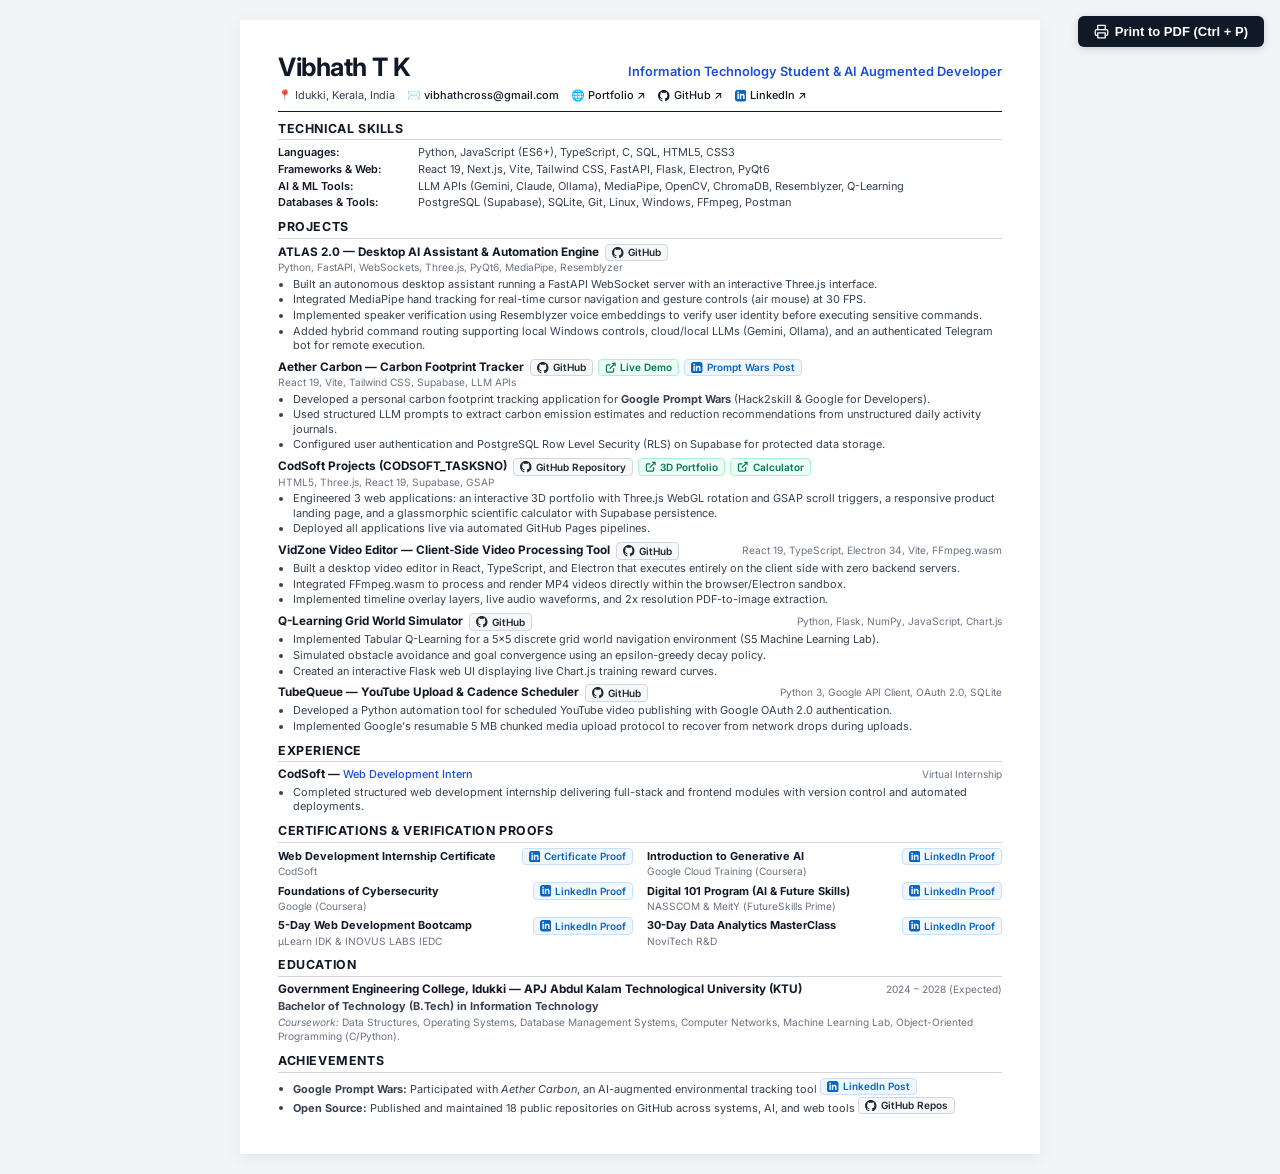
==== resume.html @ efac82d4 "Initial commit: ATLAS 2.0 autonomous desktop AI assistant" ====
<!DOCTYPE html>
<html lang="en">
<head>
  <meta charset="UTF-8">
  <meta name="viewport" content="width=device-width, initial-scale=1.0">
  <title>Vibhath T K - Resume</title>
  <link rel="preconnect" href="https://fonts.googleapis.com">
  <link rel="preconnect" href="https://fonts.gstatic.com" crossorigin>
  <link href="https://fonts.googleapis.com/css2?family=Inter:wght@400;500;600;700&display=swap" rel="stylesheet">
  <style>
    :root {
      --text-main: #111827;
      --text-muted: #374151;
      --text-light: #6b7280;
      --line: #d1d5db;
      --accent: #1d4ed8;
      --bg: #ffffff;
    }

    * {
      box-sizing: border-box;
      margin: 0;
      padding: 0;
    }

    body {
      font-family: 'Inter', -apple-system, BlinkMacSystemFont, "Segoe UI", Roboto, sans-serif;
      color: var(--text-main);
      background-color: #f3f4f6;
      font-size: 8.6pt;
      line-height: 1.36;
      -webkit-font-smoothing: antialiased;
    }

    .no-print {
      position: fixed;
      top: 16px;
      right: 16px;
      z-index: 100;
    }

    .print-btn {
      background: var(--text-main);
      color: #fff;
      border: none;
      padding: 8px 16px;
      font-size: 13px;
      font-weight: 600;
      border-radius: 6px;
      cursor: pointer;
      box-shadow: 0 2px 8px rgba(0,0,0,0.15);
      transition: background 0.15s ease;
      display: flex;
      align-items: center;
      gap: 6px;
    }

    .print-btn:hover {
      background: #000;
    }

    .resume {
      max-width: 800px;
      margin: 20px auto;
      background: var(--bg);
      padding: 30px 38px;
      box-shadow: 0 4px 16px rgba(0,0,0,0.06);
    }

    /* Header */
    header {
      margin-bottom: 9px;
      border-bottom: 1.5px solid var(--text-main);
      padding-bottom: 5px;
    }

    .header-top {
      display: flex;
      justify-content: space-between;
      align-items: baseline;
    }

    h1 {
      font-size: 19pt;
      font-weight: 700;
      letter-spacing: -0.5px;
      color: var(--text-main);
    }

    .headline {
      font-size: 9.6pt;
      font-weight: 600;
      color: var(--accent);
    }

    .contact {
      display: flex;
      flex-wrap: wrap;
      gap: 12px;
      margin-top: 4px;
      font-size: 8.2pt;
      color: var(--text-muted);
    }

    .contact a {
      color: var(--text-main);
      text-decoration: none;
      font-weight: 500;
      display: inline-flex;
      align-items: center;
      gap: 4px;
    }

    .contact a:hover {
      color: var(--accent);
      text-decoration: underline;
    }

    /* Section Styling */
    section {
      margin-bottom: 9px;
    }

    h2 {
      font-size: 9.3pt;
      font-weight: 700;
      text-transform: uppercase;
      letter-spacing: 0.6px;
      color: var(--text-main);
      border-bottom: 1px solid var(--line);
      padding-bottom: 2px;
      margin-bottom: 5px;
    }

    /* Skills Table */
    .skills-table {
      display: flex;
      flex-direction: column;
      gap: 2px;
      font-size: 8.2pt;
    }

    .skill-row {
      display: grid;
      grid-template-columns: 140px 1fr;
      line-height: 1.34;
    }

    .skill-title {
      font-weight: 600;
      color: var(--text-main);
    }

    .skill-desc {
      color: var(--text-muted);
    }

    /* Proof Badges with Logos */
    .proof-links {
      display: inline-flex;
      gap: 5px;
      margin-left: 6px;
      vertical-align: middle;
    }

    .proof-link {
      display: inline-flex;
      align-items: center;
      gap: 4px;
      font-size: 7.5pt;
      font-weight: 600;
      padding: 1.5px 6px;
      border-radius: 4px;
      text-decoration: none;
      line-height: 1.25;
      transition: all 0.15s ease;
    }

    .proof-github {
      color: #24292f;
      background: #f6f8fa;
      border: 1px solid #d0d7de;
    }
    .proof-github:hover {
      background: #eaedf0;
      border-color: #afb8c1;
    }

    .proof-linkedin {
      color: #0a66c2;
      background: #f0f7ff;
      border: 1px solid #c7e0ff;
    }
    .proof-linkedin:hover {
      background: #dbeafe;
      border-color: #93c5fd;
    }

    .proof-demo {
      color: #047857;
      background: #ecfdf5;
      border: 1px solid #a7f3d0;
    }
    .proof-demo:hover {
      background: #d1fae5;
      border-color: #6ee7b7;
    }

    .proof-icon {
      flex-shrink: 0;
      width: 11.5px;
      height: 11.5px;
    }

    /* Project Entries */
    .item {
      margin-bottom: 6.5px;
    }

    .item:last-child {
      margin-bottom: 0;
    }

    .item-header {
      display: flex;
      justify-content: space-between;
      align-items: baseline;
      flex-wrap: wrap;
    }

    .item-title-wrap {
      display: flex;
      align-items: center;
      flex-wrap: wrap;
    }

    .item-title {
      font-size: 8.8pt;
      font-weight: 700;
      color: var(--text-main);
    }

    .item-tagline {
      font-size: 8.2pt;
      font-weight: 500;
      color: var(--accent);
    }

    .item-meta {
      font-size: 7.6pt;
      color: var(--text-light);
    }

    ul {
      list-style-type: disc;
      padding-left: 15px;
      margin-top: 1.5px;
    }

    li {
      font-size: 8.2pt;
      color: var(--text-muted);
      line-height: 1.32;
      margin-bottom: 1.2px;
    }

    /* Grid for Certifications */
    .cert-list {
      display: grid;
      grid-template-columns: 1fr 1fr;
      gap: 3.5px 14px;
      font-size: 8.2pt;
    }

    .cert-item {
      display: flex;
      flex-direction: column;
    }

    .cert-item-title {
      display: flex;
      align-items: center;
      justify-content: space-between;
    }

    .cert-item strong {
      color: var(--text-main);
    }

    .cert-item span {
      color: var(--text-light);
      font-size: 7.6pt;
    }

    /* Print Setup */
    @media print {
      body {
        background: #fff;
      }

      .no-print {
        display: none !important;
      }

      .resume {
        margin: 0;
        padding: 0;
        box-shadow: none;
        max-width: 100%;
      }

      .proof-link {
        border: none;
        background: transparent;
        padding: 0;
      }

      @page {
        size: A4;
        margin: 7mm 11mm;
      }
    }
  </style>
</head>
<body>

  <div class="no-print">
    <button class="print-btn" onclick="window.print()">
      <svg width="15" height="15" viewBox="0 0 24 24" fill="none" stroke="currentColor" stroke-width="2" stroke-linecap="round" stroke-linejoin="round">
        <polyline points="6 9 6 2 18 2 18 9"></polyline>
        <path d="M6 18H4a2 2 0 0 1-2-2v-5a2 2 0 0 1 2-2h16a2 2 0 0 1 2 2v5a2 2 0 0 1-2 2h-2"></path>
        <rect x="6" y="14" width="12" height="8"></rect>
      </svg>
      Print to PDF (Ctrl + P)
    </button>
  </div>

  <div class="resume">
    <!-- Header -->
    <header>
      <div class="header-top">
        <h1>Vibhath T K</h1>
        <div class="headline">Information Technology Student & AI Augmented Developer</div>
      </div>
      <div class="contact">
        <span>📍 Idukki, Kerala, India</span>
        <span>✉️ <a href="mailto:vibhathcross@gmail.com">vibhathcross@gmail.com</a></span>
        <span>🌐 <a href="https://vibhathcross.github.io/Portfolio/" target="_blank">Portfolio ↗</a></span>
        <span>
          <a href="https://github.com/Vibhathcross" target="_blank">
            <svg class="proof-icon" viewBox="0 0 24 24" fill="currentColor"><path d="M12 0C5.37 0 0 5.37 0 12c0 5.31 3.435 9.795 8.205 11.385.6.105.825-.255.825-.57 0-.285-.015-1.23-.015-2.235-3.015.555-3.795-.735-4.035-1.41-.135-.345-.72-1.41-1.23-1.695-.42-.225-1.02-.78-.015-.795.945-.015 1.62.87 1.845 1.23 1.08 1.815 2.805 1.305 3.495.99.105-.78.42-1.305.765-1.605-2.67-.3-5.46-1.335-5.46-5.925 0-1.305.465-2.385 1.23-3.225-.12-.3-.54-1.53.12-3.18 0 0 1.005-.315 3.3 1.23.96-.27 1.98-.405 3-.405s2.04.135 3 .405c2.295-1.56 3.3-1.23 3.3-1.23.66 1.65.24 2.88.12 3.18.765.84 1.23 1.905 1.23 3.225 0 4.605-2.805 5.625-5.475 5.925.435.375.81 1.095.81 2.22 0 1.605-.015 2.895-.015 3.3 0 .315.225.69.825.57A12.02 12.02 0 0024 12c0-6.63-5.37-12-12-12z"/></svg>
            GitHub ↗
          </a>
        </span>
        <span>
          <a href="https://www.linkedin.com/in/vibhath-t-k-360b2525a/" target="_blank">
            <svg class="proof-icon" viewBox="0 0 24 24" fill="#0a66c2"><path d="M19 0h-14c-2.761 0-5 2.239-5 5v14c0 2.761 2.239 5 5 5h14c2.762 0 5-2.239 5-5v-14c0-2.761-2.238-5-5-5zm-11 19h-3v-11h3v11zm-1.5-12.268c-.966 0-1.75-.79-1.75-1.764s.784-1.764 1.75-1.764 1.75.79 1.75 1.764-.783 1.764-1.75 1.764zm13.5 12.268h-3v-5.604c0-3.368-4-3.113-4 0v5.604h-3v-11h3v1.765c1.396-2.586 7-2.777 7 2.476v6.759z"/></svg>
            LinkedIn ↗
          </a>
        </span>
      </div>
    </header>

    <!-- Technical Skills -->
    <section>
      <h2>Technical Skills</h2>
      <div class="skills-table">
        <div class="skill-row">
          <span class="skill-title">Languages:</span>
          <span class="skill-desc">Python, JavaScript (ES6+), TypeScript, C, SQL, HTML5, CSS3</span>
        </div>
        <div class="skill-row">
          <span class="skill-title">Frameworks & Web:</span>
          <span class="skill-desc">React 19, Next.js, Vite, Tailwind CSS, FastAPI, Flask, Electron, PyQt6</span>
        </div>
        <div class="skill-row">
          <span class="skill-title">AI & ML Tools:</span>
          <span class="skill-desc">LLM APIs (Gemini, Claude, Ollama), MediaPipe, OpenCV, ChromaDB, Resemblyzer, Q-Learning</span>
        </div>
        <div class="skill-row">
          <span class="skill-title">Databases & Tools:</span>
          <span class="skill-desc">PostgreSQL (Supabase), SQLite, Git, Linux, Windows, FFmpeg, Postman</span>
        </div>
      </div>
    </section>

    <!-- Projects -->
    <section>
      <h2>Projects</h2>

      <!-- ATLAS 2.0 -->
      <div class="item">
        <div class="item-header">
          <div class="item-title-wrap">
            <span class="item-title">ATLAS 2.0 — Desktop AI Assistant & Automation Engine</span>
            <div class="proof-links">
              <a class="proof-link proof-github" href="https://github.com/Vibhathcross/Atlas-os-assistant" target="_blank">
                <svg class="proof-icon" viewBox="0 0 24 24" fill="currentColor"><path d="M12 0C5.37 0 0 5.37 0 12c0 5.31 3.435 9.795 8.205 11.385.6.105.825-.255.825-.57 0-.285-.015-1.23-.015-2.235-3.015.555-3.795-.735-4.035-1.41-.135-.345-.72-1.41-1.23-1.695-.42-.225-1.02-.78-.015-.795.945-.015 1.62.87 1.845 1.23 1.08 1.815 2.805 1.305 3.495.99.105-.78.42-1.305.765-1.605-2.67-.3-5.46-1.335-5.46-5.925 0-1.305.465-2.385 1.23-3.225-.12-.3-.54-1.53.12-3.18 0 0 1.005-.315 3.3 1.23.96-.27 1.98-.405 3-.405s2.04.135 3 .405c2.295-1.56 3.3-1.23 3.3-1.23.66 1.65.24 2.88.12 3.18.765.84 1.23 1.905 1.23 3.225 0 4.605-2.805 5.625-5.475 5.925.435.375.81 1.095.81 2.22 0 1.605-.015 2.895-.015 3.3 0 .315.225.69.825.57A12.02 12.02 0 0024 12c0-6.63-5.37-12-12-12z"/></svg>
                GitHub
              </a>
            </div>
          </div>
          <span class="item-meta">Python, FastAPI, WebSockets, Three.js, PyQt6, MediaPipe, Resemblyzer</span>
        </div>
        <ul>
          <li>Built an autonomous desktop assistant running a FastAPI WebSocket server with an interactive Three.js interface.</li>
          <li>Integrated MediaPipe hand tracking for real-time cursor navigation and gesture controls (air mouse) at 30 FPS.</li>
          <li>Implemented speaker verification using Resemblyzer voice embeddings to verify user identity before executing sensitive commands.</li>
          <li>Added hybrid command routing supporting local Windows controls, cloud/local LLMs (Gemini, Ollama), and an authenticated Telegram bot for remote execution.</li>
        </ul>
      </div>

      <!-- Aether Carbon -->
      <div class="item">
        <div class="item-header">
          <div class="item-title-wrap">
            <span class="item-title">Aether Carbon — Carbon Footprint Tracker</span>
            <div class="proof-links">
              <a class="proof-link proof-github" href="https://github.com/Vibhathcross/unified-carbon-data" target="_blank">
                <svg class="proof-icon" viewBox="0 0 24 24" fill="currentColor"><path d="M12 0C5.37 0 0 5.37 0 12c0 5.31 3.435 9.795 8.205 11.385.6.105.825-.255.825-.57 0-.285-.015-1.23-.015-2.235-3.015.555-3.795-.735-4.035-1.41-.135-.345-.72-1.41-1.23-1.695-.42-.225-1.02-.78-.015-.795.945-.015 1.62.87 1.845 1.23 1.08 1.815 2.805 1.305 3.495.99.105-.78.42-1.305.765-1.605-2.67-.3-5.46-1.335-5.46-5.925 0-1.305.465-2.385 1.23-3.225-.12-.3-.54-1.53.12-3.18 0 0 1.005-.315 3.3 1.23.96-.27 1.98-.405 3-.405s2.04.135 3 .405c2.295-1.56 3.3-1.23 3.3-1.23.66 1.65.24 2.88.12 3.18.765.84 1.23 1.905 1.23 3.225 0 4.605-2.805 5.625-5.475 5.925.435.375.81 1.095.81 2.22 0 1.605-.015 2.895-.015 3.3 0 .315.225.69.825.57A12.02 12.02 0 0024 12c0-6.63-5.37-12-12-12z"/></svg>
                GitHub
              </a>
              <a class="proof-link proof-demo" href="https://vibhathcross.github.io/unified-carbon-data/" target="_blank">
                <svg class="proof-icon" viewBox="0 0 24 24" fill="none" stroke="currentColor" stroke-width="2.5"><path d="M18 13v6a2 2 0 0 1-2 2H5a2 2 0 0 1-2-2V8a2 2 0 0 1 2-2h6"></path><polyline points="15 3 21 3 21 9"></polyline><line x1="10" y1="14" x2="21" y2="3"></line></svg>
                Live Demo
              </a>
              <a class="proof-link proof-linkedin" href="https://www.linkedin.com/posts/vibhath-t-k-360b2525a_promptwars-hack2skill-googlefordevelopers-ugcPost-7474357143165390848-TXll/" target="_blank">
                <svg class="proof-icon" viewBox="0 0 24 24" fill="#0a66c2"><path d="M19 0h-14c-2.761 0-5 2.239-5 5v14c0 2.761 2.239 5 5 5h14c2.762 0 5-2.239 5-5v-14c0-2.761-2.238-5-5-5zm-11 19h-3v-11h3v11zm-1.5-12.268c-.966 0-1.75-.79-1.75-1.764s.784-1.764 1.75-1.764 1.75.79 1.75 1.764-.783 1.764-1.75 1.764zm13.5 12.268h-3v-5.604c0-3.368-4-3.113-4 0v5.604h-3v-11h3v1.765c1.396-2.586 7-2.777 7 2.476v6.759z"/></svg>
                Prompt Wars Post
              </a>
            </div>
          </div>
          <span class="item-meta">React 19, Vite, Tailwind CSS, Supabase, LLM APIs</span>
        </div>
        <ul>
          <li>Developed a personal carbon footprint tracking application for <strong>Google Prompt Wars</strong> (Hack2skill & Google for Developers).</li>
          <li>Used structured LLM prompts to extract carbon emission estimates and reduction recommendations from unstructured daily activity journals.</li>
          <li>Configured user authentication and PostgreSQL Row Level Security (RLS) on Supabase for protected data storage.</li>
        </ul>
      </div>

      <!-- CodSoft Projects (CODSOFT_TASKSNO) -->
      <div class="item">
        <div class="item-header">
          <div class="item-title-wrap">
            <span class="item-title">CodSoft Projects (CODSOFT_TASKSNO)</span>
            <div class="proof-links">
              <a class="proof-link proof-github" href="https://github.com/Vibhathcross/CODSOFT_TASKSNO" target="_blank">
                <svg class="proof-icon" viewBox="0 0 24 24" fill="currentColor"><path d="M12 0C5.37 0 0 5.37 0 12c0 5.31 3.435 9.795 8.205 11.385.6.105.825-.255.825-.57 0-.285-.015-1.23-.015-2.235-3.015.555-3.795-.735-4.035-1.41-.135-.345-.72-1.41-1.23-1.695-.42-.225-1.02-.78-.015-.795.945-.015 1.62.87 1.845 1.23 1.08 1.815 2.805 1.305 3.495.99.105-.78.42-1.305.765-1.605-2.67-.3-5.46-1.335-5.46-5.925 0-1.305.465-2.385 1.23-3.225-.12-.3-.54-1.53.12-3.18 0 0 1.005-.315 3.3 1.23.96-.27 1.98-.405 3-.405s2.04.135 3 .405c2.295-1.56 3.3-1.23 3.3-1.23.66 1.65.24 2.88.12 3.18.765.84 1.23 1.905 1.23 3.225 0 4.605-2.805 5.625-5.475 5.925.435.375.81 1.095.81 2.22 0 1.605-.015 2.895-.015 3.3 0 .315.225.69.825.57A12.02 12.02 0 0024 12c0-6.63-5.37-12-12-12z"/></svg>
                GitHub Repository
              </a>
              <a class="proof-link proof-demo" href="https://vibhathcross.github.io/CODSOFT_TASKSNO/" target="_blank">
                <svg class="proof-icon" viewBox="0 0 24 24" fill="none" stroke="currentColor" stroke-width="2.5"><path d="M18 13v6a2 2 0 0 1-2 2H5a2 2 0 0 1-2-2V8a2 2 0 0 1 2-2h6"></path><polyline points="15 3 21 3 21 9"></polyline><line x1="10" y1="14" x2="21" y2="3"></line></svg>
                3D Portfolio
              </a>
              <a class="proof-link proof-demo" href="https://vibhathcross.github.io/CODSOFT_TASKSNO/calculator/" target="_blank">
                <svg class="proof-icon" viewBox="0 0 24 24" fill="none" stroke="currentColor" stroke-width="2.5"><path d="M18 13v6a2 2 0 0 1-2 2H5a2 2 0 0 1-2-2V8a2 2 0 0 1 2-2h6"></path><polyline points="15 3 21 3 21 9"></polyline><line x1="10" y1="14" x2="21" y2="3"></line></svg>
                Calculator
              </a>
            </div>
          </div>
          <span class="item-meta">HTML5, Three.js, React 19, Supabase, GSAP</span>
        </div>
        <ul>
          <li>Engineered 3 web applications: an interactive 3D portfolio with Three.js WebGL rotation and GSAP scroll triggers, a responsive product landing page, and a glassmorphic scientific calculator with Supabase persistence.</li>
          <li>Deployed all applications live via automated GitHub Pages pipelines.</li>
        </ul>
      </div>

      <!-- VidZone Video Editor -->
      <div class="item">
        <div class="item-header">
          <div class="item-title-wrap">
            <span class="item-title">VidZone Video Editor — Client-Side Video Processing Tool</span>
            <div class="proof-links">
              <a class="proof-link proof-github" href="https://github.com/Vibhathcross/VidZone-Video-Editor" target="_blank">
                <svg class="proof-icon" viewBox="0 0 24 24" fill="currentColor"><path d="M12 0C5.37 0 0 5.37 0 12c0 5.31 3.435 9.795 8.205 11.385.6.105.825-.255.825-.57 0-.285-.015-1.23-.015-2.235-3.015.555-3.795-.735-4.035-1.41-.135-.345-.72-1.41-1.23-1.695-.42-.225-1.02-.78-.015-.795.945-.015 1.62.87 1.845 1.23 1.08 1.815 2.805 1.305 3.495.99.105-.78.42-1.305.765-1.605-2.67-.3-5.46-1.335-5.46-5.925 0-1.305.465-2.385 1.23-3.225-.12-.3-.54-1.53.12-3.18 0 0 1.005-.315 3.3 1.23.96-.27 1.98-.405 3-.405s2.04.135 3 .405c2.295-1.56 3.3-1.23 3.3-1.23.66 1.65.24 2.88.12 3.18.765.84 1.23 1.905 1.23 3.225 0 4.605-2.805 5.625-5.475 5.925.435.375.81 1.095.81 2.22 0 1.605-.015 2.895-.015 3.3 0 .315.225.69.825.57A12.02 12.02 0 0024 12c0-6.63-5.37-12-12-12z"/></svg>
                GitHub
              </a>
            </div>
          </div>
          <span class="item-meta">React 19, TypeScript, Electron 34, Vite, FFmpeg.wasm</span>
        </div>
        <ul>
          <li>Built a desktop video editor in React, TypeScript, and Electron that executes entirely on the client side with zero backend servers.</li>
          <li>Integrated FFmpeg.wasm to process and render MP4 videos directly within the browser/Electron sandbox.</li>
          <li>Implemented timeline overlay layers, live audio waveforms, and 2x resolution PDF-to-image extraction.</li>
        </ul>
      </div>

      <!-- Q-Learning Grid World Simulator -->
      <div class="item">
        <div class="item-header">
          <div class="item-title-wrap">
            <span class="item-title">Q-Learning Grid World Simulator</span>
            <div class="proof-links">
              <a class="proof-link proof-github" href="https://github.com/Vibhathcross/Q-learning-Game" target="_blank">
                <svg class="proof-icon" viewBox="0 0 24 24" fill="currentColor"><path d="M12 0C5.37 0 0 5.37 0 12c0 5.31 3.435 9.795 8.205 11.385.6.105.825-.255.825-.57 0-.285-.015-1.23-.015-2.235-3.015.555-3.795-.735-4.035-1.41-.135-.345-.72-1.41-1.23-1.695-.42-.225-1.02-.78-.015-.795.945-.015 1.62.87 1.845 1.23 1.08 1.815 2.805 1.305 3.495.99.105-.78.42-1.305.765-1.605-2.67-.3-5.46-1.335-5.46-5.925 0-1.305.465-2.385 1.23-3.225-.12-.3-.54-1.53.12-3.18 0 0 1.005-.315 3.3 1.23.96-.27 1.98-.405 3-.405s2.04.135 3 .405c2.295-1.56 3.3-1.23 3.3-1.23.66 1.65.24 2.88.12 3.18.765.84 1.23 1.905 1.23 3.225 0 4.605-2.805 5.625-5.475 5.925.435.375.81 1.095.81 2.22 0 1.605-.015 2.895-.015 3.3 0 .315.225.69.825.57A12.02 12.02 0 0024 12c0-6.63-5.37-12-12-12z"/></svg>
                GitHub
              </a>
            </div>
          </div>
          <span class="item-meta">Python, Flask, NumPy, JavaScript, Chart.js</span>
        </div>
        <ul>
          <li>Implemented Tabular Q-Learning for a 5×5 discrete grid world navigation environment (S5 Machine Learning Lab).</li>
          <li>Simulated obstacle avoidance and goal convergence using an epsilon-greedy decay policy.</li>
          <li>Created an interactive Flask web UI displaying live Chart.js training reward curves.</li>
        </ul>
      </div>

      <!-- TubeQueue -->
      <div class="item">
        <div class="item-header">
          <div class="item-title-wrap">
            <span class="item-title">TubeQueue — YouTube Upload & Cadence Scheduler</span>
            <div class="proof-links">
              <a class="proof-link proof-github" href="https://github.com/Vibhathcross/TubeQueue" target="_blank">
                <svg class="proof-icon" viewBox="0 0 24 24" fill="currentColor"><path d="M12 0C5.37 0 0 5.37 0 12c0 5.31 3.435 9.795 8.205 11.385.6.105.825-.255.825-.57 0-.285-.015-1.23-.015-2.235-3.015.555-3.795-.735-4.035-1.41-.135-.345-.72-1.41-1.23-1.695-.42-.225-1.02-.78-.015-.795.945-.015 1.62.87 1.845 1.23 1.08 1.815 2.805 1.305 3.495.99.105-.78.42-1.305.765-1.605-2.67-.3-5.46-1.335-5.46-5.925 0-1.305.465-2.385 1.23-3.225-.12-.3-.54-1.53.12-3.18 0 0 1.005-.315 3.3 1.23.96-.27 1.98-.405 3-.405s2.04.135 3 .405c2.295-1.56 3.3-1.23 3.3-1.23.66 1.65.24 2.88.12 3.18.765.84 1.23 1.905 1.23 3.225 0 4.605-2.805 5.625-5.475 5.925.435.375.81 1.095.81 2.22 0 1.605-.015 2.895-.015 3.3 0 .315.225.69.825.57A12.02 12.02 0 0024 12c0-6.63-5.37-12-12-12z"/></svg>
                GitHub
              </a>
            </div>
          </div>
          <span class="item-meta">Python 3, Google API Client, OAuth 2.0, SQLite</span>
        </div>
        <ul>
          <li>Developed a Python automation tool for scheduled YouTube video publishing with Google OAuth 2.0 authentication.</li>
          <li>Implemented Google's resumable 5 MB chunked media upload protocol to recover from network drops during uploads.</li>
        </ul>
      </div>
    </section>

    <!-- Experience -->
    <section>
      <h2>Experience</h2>
      <div class="item">
        <div class="item-header">
          <div class="item-title-wrap">
            <span class="item-title">CodSoft — <span class="item-tagline">Web Development Intern</span></span>
          </div>
          <span class="item-meta">Virtual Internship</span>
        </div>
        <ul>
          <li>Completed structured web development internship delivering full-stack and frontend modules with version control and automated deployments.</li>
        </ul>
      </div>
    </section>

    <!-- Licenses & Certifications with Direct LinkedIn Proofs -->
    <section>
      <h2>Certifications & Verification Proofs</h2>
      <div class="cert-list">
        <div class="cert-item">
          <div class="cert-item-title">
            <strong>Web Development Internship Certificate</strong>
            <a class="proof-link proof-linkedin" href="https://www.linkedin.com/in/vibhath-t-k-360b2525a/details/certifications/" target="_blank">
              <svg class="proof-icon" viewBox="0 0 24 24" fill="#0a66c2"><path d="M19 0h-14c-2.761 0-5 2.239-5 5v14c0 2.761 2.239 5 5 5h14c2.762 0 5-2.239 5-5v-14c0-2.761-2.238-5-5-5zm-11 19h-3v-11h3v11zm-1.5-12.268c-.966 0-1.75-.79-1.75-1.764s.784-1.764 1.75-1.764 1.75.79 1.75 1.764-.783 1.764-1.75 1.764zm13.5 12.268h-3v-5.604c0-3.368-4-3.113-4 0v5.604h-3v-11h3v1.765c1.396-2.586 7-2.777 7 2.476v6.759z"/></svg>
              Certificate Proof
            </a>
          </div>
          <span>CodSoft</span>
        </div>
        <div class="cert-item">
          <div class="cert-item-title">
            <strong>Introduction to Generative AI</strong>
            <a class="proof-link proof-linkedin" href="https://www.linkedin.com/posts/vibhath-t-k-360b2525a_my-introduction-to-generative-ai-certification-ugcPost-7476479473157185537-pwDC/" target="_blank">
              <svg class="proof-icon" viewBox="0 0 24 24" fill="#0a66c2"><path d="M19 0h-14c-2.761 0-5 2.239-5 5v14c0 2.761 2.239 5 5 5h14c2.762 0 5-2.239 5-5v-14c0-2.761-2.238-5-5-5zm-11 19h-3v-11h3v11zm-1.5-12.268c-.966 0-1.75-.79-1.75-1.764s.784-1.764 1.75-1.764 1.75.79 1.75 1.764-.783 1.764-1.75 1.764zm13.5 12.268h-3v-5.604c0-3.368-4-3.113-4 0v5.604h-3v-11h3v1.765c1.396-2.586 7-2.777 7 2.476v6.759z"/></svg>
              LinkedIn Proof
            </a>
          </div>
          <span>Google Cloud Training (Coursera)</span>
        </div>
        <div class="cert-item">
          <div class="cert-item-title">
            <strong>Foundations of Cybersecurity</strong>
            <a class="proof-link proof-linkedin" href="https://www.linkedin.com/posts/vibhath-t-k-360b2525a_completed-google-foundations-of-cybersecurity-ugcPost-7431922421286256640-B2QM/" target="_blank">
              <svg class="proof-icon" viewBox="0 0 24 24" fill="#0a66c2"><path d="M19 0h-14c-2.761 0-5 2.239-5 5v14c0 2.761 2.239 5 5 5h14c2.762 0 5-2.239 5-5v-14c0-2.761-2.238-5-5-5zm-11 19h-3v-11h3v11zm-1.5-12.268c-.966 0-1.75-.79-1.75-1.764s.784-1.764 1.75-1.764 1.75.79 1.75 1.764-.783 1.764-1.75 1.764zm13.5 12.268h-3v-5.604c0-3.368-4-3.113-4 0v5.604h-3v-11h3v1.765c1.396-2.586 7-2.777 7 2.476v6.759z"/></svg>
              LinkedIn Proof
            </a>
          </div>
          <span>Google (Coursera)</span>
        </div>
        <div class="cert-item">
          <div class="cert-item-title">
            <strong>Digital 101 Program (AI & Future Skills)</strong>
            <a class="proof-link proof-linkedin" href="https://www.linkedin.com/posts/vibhath-t-k-360b2525a_futureskillsprime-digital101-ai-share-7347297810418962436-L3p5/" target="_blank">
              <svg class="proof-icon" viewBox="0 0 24 24" fill="#0a66c2"><path d="M19 0h-14c-2.761 0-5 2.239-5 5v14c0 2.761 2.239 5 5 5h14c2.762 0 5-2.239 5-5v-14c0-2.761-2.238-5-5-5zm-11 19h-3v-11h3v11zm-1.5-12.268c-.966 0-1.75-.79-1.75-1.764s.784-1.764 1.75-1.764 1.75.79 1.75 1.764-.783 1.764-1.75 1.764zm13.5 12.268h-3v-5.604c0-3.368-4-3.113-4 0v5.604h-3v-11h3v1.765c1.396-2.586 7-2.777 7 2.476v6.759z"/></svg>
              LinkedIn Proof
            </a>
          </div>
          <span>NASSCOM & MeitY (FutureSkills Prime)</span>
        </div>
        <div class="cert-item">
          <div class="cert-item-title">
            <strong>5-Day Web Development Bootcamp</strong>
            <a class="proof-link proof-linkedin" href="https://www.linkedin.com/posts/vibhath-t-k-360b2525a_the-certificate-is-a-certificate-of-completion-ugcPost-7477941498307592193-kSFt/" target="_blank">
              <svg class="proof-icon" viewBox="0 0 24 24" fill="#0a66c2"><path d="M19 0h-14c-2.761 0-5 2.239-5 5v14c0 2.761 2.239 5 5 5h14c2.762 0 5-2.239 5-5v-14c0-2.761-2.238-5-5-5zm-11 19h-3v-11h3v11zm-1.5-12.268c-.966 0-1.75-.79-1.75-1.764s.784-1.764 1.75-1.764 1.75.79 1.75 1.764-.783 1.764-1.75 1.764zm13.5 12.268h-3v-5.604c0-3.368-4-3.113-4 0v5.604h-3v-11h3v1.765c1.396-2.586 7-2.777 7 2.476v6.759z"/></svg>
              LinkedIn Proof
            </a>
          </div>
          <span>µLearn IDK & INOVUS LABS IEDC</span>
        </div>
        <div class="cert-item">
          <div class="cert-item-title">
            <strong>30-Day Data Analytics MasterClass</strong>
            <a class="proof-link proof-linkedin" href="https://www.linkedin.com/posts/vibhath-t-k-360b2525a_dataanalytics-certification-continuouslearning-share-7351878488020176897-5S1P/" target="_blank">
              <svg class="proof-icon" viewBox="0 0 24 24" fill="#0a66c2"><path d="M19 0h-14c-2.761 0-5 2.239-5 5v14c0 2.761 2.239 5 5 5h14c2.762 0 5-2.239 5-5v-14c0-2.761-2.238-5-5-5zm-11 19h-3v-11h3v11zm-1.5-12.268c-.966 0-1.75-.79-1.75-1.764s.784-1.764 1.75-1.764 1.75.79 1.75 1.764-.783 1.764-1.75 1.764zm13.5 12.268h-3v-5.604c0-3.368-4-3.113-4 0v5.604h-3v-11h3v1.765c1.396-2.586 7-2.777 7 2.476v6.759z"/></svg>
              LinkedIn Proof
            </a>
          </div>
          <span>NoviTech R&D</span>
        </div>
      </div>
    </section>

    <!-- Education -->
    <section>
      <h2>Education</h2>
      <div class="item">
        <div class="item-header">
          <span class="item-title">Government Engineering College, Idukki — APJ Abdul Kalam Technological University (KTU)</span>
          <span class="item-meta">2024 – 2028 (Expected)</span>
        </div>
        <div style="font-size: 8.2pt; color: var(--text-muted); margin-top: 1px;">
          <strong>Bachelor of Technology (B.Tech) in Information Technology</strong>
        </div>
        <div style="font-size: 7.6pt; color: var(--text-light); margin-top: 2px;">
          <em>Coursework:</em> Data Structures, Operating Systems, Database Management Systems, Computer Networks, Machine Learning Lab, Object-Oriented Programming (C/Python).
        </div>
      </div>
    </section>

    <!-- Achievements -->
    <section>
      <h2>Achievements</h2>
      <ul>
        <li>
          <strong>Google Prompt Wars:</strong> Participated with <em>Aether Carbon</em>, an AI-augmented environmental tracking tool
          <a class="proof-link proof-linkedin" href="https://www.linkedin.com/posts/vibhath-t-k-360b2525a_promptwars-hack2skill-googlefordevelopers-ugcPost-7474357143165390848-TXll/" target="_blank">
            <svg class="proof-icon" viewBox="0 0 24 24" fill="#0a66c2"><path d="M19 0h-14c-2.761 0-5 2.239-5 5v14c0 2.761 2.239 5 5 5h14c2.762 0 5-2.239 5-5v-14c0-2.761-2.238-5-5-5zm-11 19h-3v-11h3v11zm-1.5-12.268c-.966 0-1.75-.79-1.75-1.764s.784-1.764 1.75-1.764 1.75.79 1.75 1.764-.783 1.764-1.75 1.764zm13.5 12.268h-3v-5.604c0-3.368-4-3.113-4 0v5.604h-3v-11h3v1.765c1.396-2.586 7-2.777 7 2.476v6.759z"/></svg>
            LinkedIn Post
          </a>
        </li>
        <li>
          <strong>Open Source:</strong> Published and maintained 18 public repositories on GitHub across systems, AI, and web tools
          <a class="proof-link proof-github" href="https://github.com/Vibhathcross" target="_blank">
            <svg class="proof-icon" viewBox="0 0 24 24" fill="currentColor"><path d="M12 0C5.37 0 0 5.37 0 12c0 5.31 3.435 9.795 8.205 11.385.6.105.825-.255.825-.57 0-.285-.015-1.23-.015-2.235-3.015.555-3.795-.735-4.035-1.41-.135-.345-.72-1.41-1.23-1.695-.42-.225-1.02-.78-.015-.795.945-.015 1.62.87 1.845 1.23 1.08 1.815 2.805 1.305 3.495.99.105-.78.42-1.305.765-1.605-2.67-.3-5.46-1.335-5.46-5.925 0-1.305.465-2.385 1.23-3.225-.12-.3-.54-1.53.12-3.18 0 0 1.005-.315 3.3 1.23.96-.27 1.98-.405 3-.405s2.04.135 3 .405c2.295-1.56 3.3-1.23 3.3-1.23.66 1.65.24 2.88.12 3.18.765.84 1.23 1.905 1.23 3.225 0 4.605-2.805 5.625-5.475 5.925.435.375.81 1.095.81 2.22 0 1.605-.015 2.895-.015 3.3 0 .315.225.69.825.57A12.02 12.02 0 0024 12c0-6.63-5.37-12-12-12z"/></svg>
            GitHub Repos
          </a>
        </li>
      </ul>
    </section>
  </div>

</body>
</html>
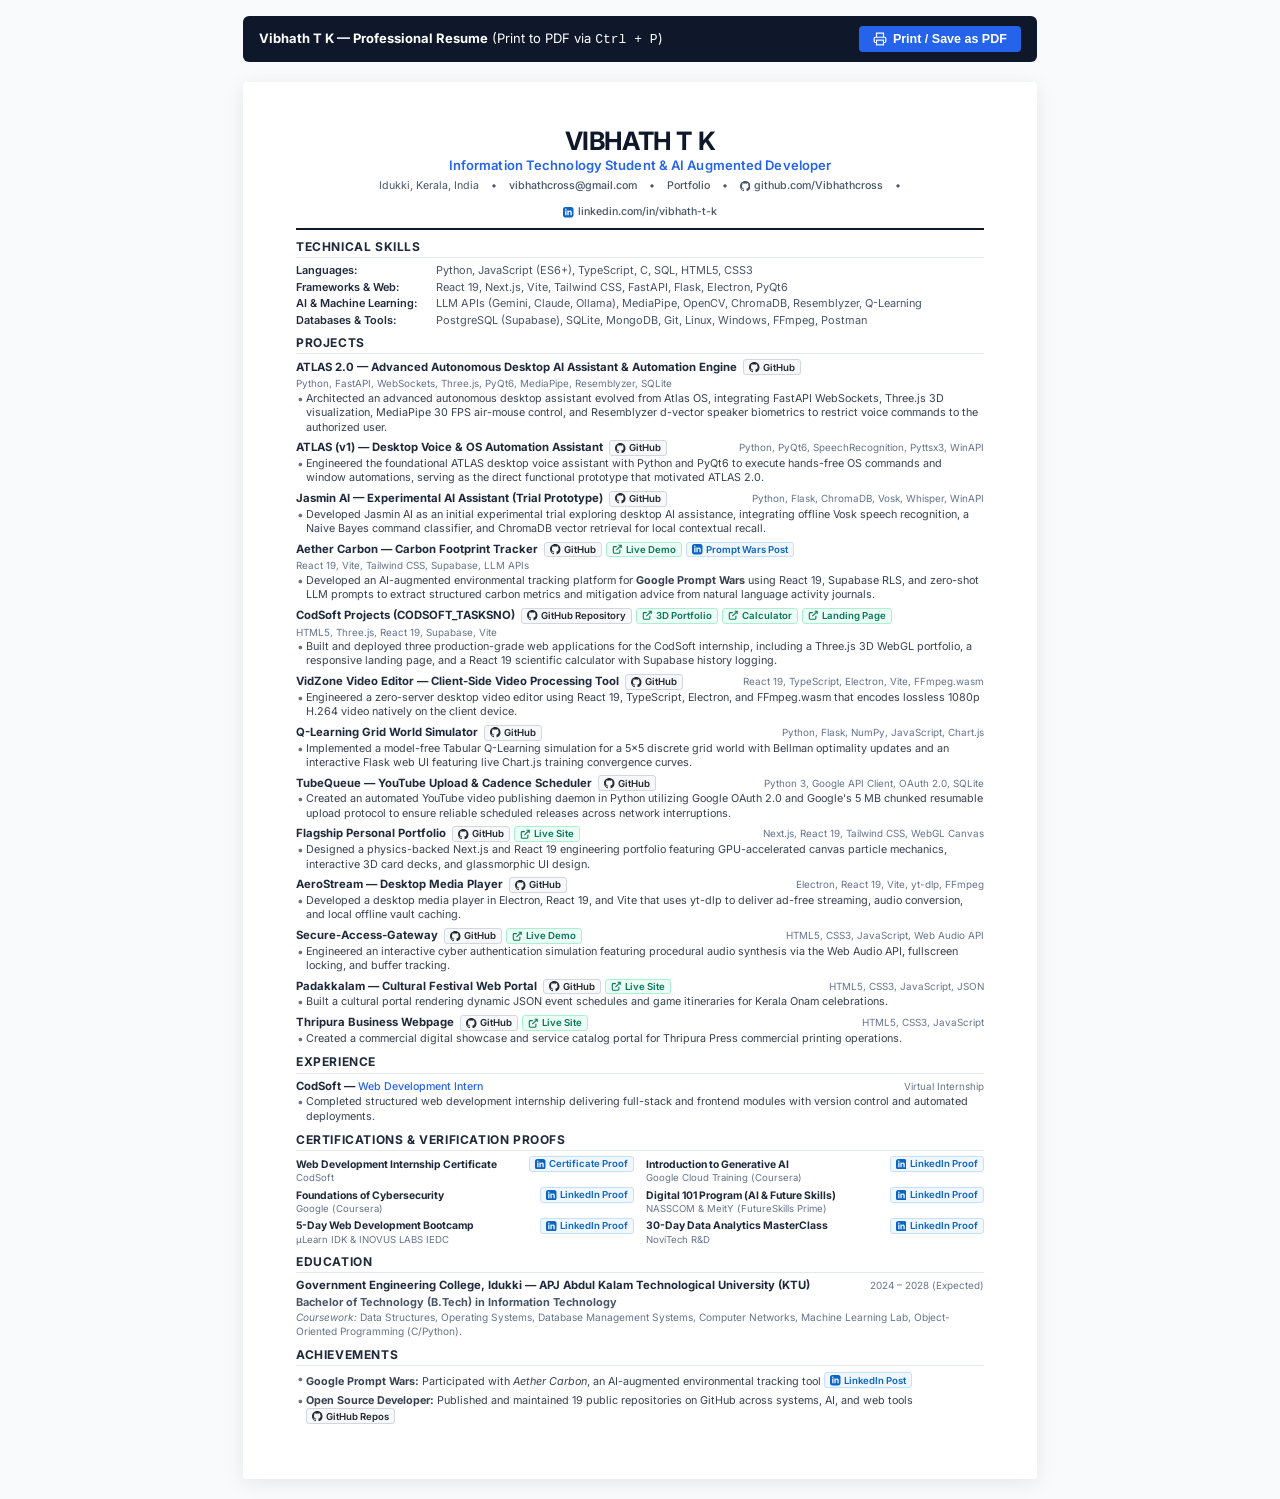
==== commit f51c3faa: "docs: update resume with curated AI developer projects and ATLAS 2.0 release" ====
--- a/resume.html
+++ b/resume.html
@@ -3,18 +3,20 @@
 <head>
   <meta charset="UTF-8">
   <meta name="viewport" content="width=device-width, initial-scale=1.0">
-  <title>Vibhath T K - Resume</title>
+  <title>Vibhath T K — Resume</title>
   <link rel="preconnect" href="https://fonts.googleapis.com">
   <link rel="preconnect" href="https://fonts.gstatic.com" crossorigin>
   <link href="https://fonts.googleapis.com/css2?family=Inter:wght@400;500;600;700&display=swap" rel="stylesheet">
   <style>
     :root {
-      --text-main: #111827;
-      --text-muted: #374151;
-      --text-light: #6b7280;
-      --line: #d1d5db;
-      --accent: #1d4ed8;
-      --bg: #ffffff;
+      --primary: #0f172a;
+      --secondary: #334155;
+      --text-main: #1e293b;
+      --text-muted: #475569;
+      --text-light: #64748b;
+      --accent: #2563eb;
+      --line: #e2e8f0;
+      --bg-pill: #f1f5f9;
     }
 
     * {
@@ -26,103 +28,132 @@
     body {
       font-family: 'Inter', -apple-system, BlinkMacSystemFont, "Segoe UI", Roboto, sans-serif;
       color: var(--text-main);
-      background-color: #f3f4f6;
-      font-size: 8.6pt;
+      background: #f8fafc;
       line-height: 1.36;
+      font-size: 8.4pt;
       -webkit-font-smoothing: antialiased;
     }
 
-    .no-print {
-      position: fixed;
-      top: 16px;
-      right: 16px;
-      z-index: 100;
+    /* Print Preview Container */
+    .page {
+      width: 210mm;
+      min-height: 297mm;
+      margin: 20px auto;
+      padding: 12mm 14mm 12mm 14mm;
+      background: #ffffff;
+      box-shadow: 0 4px 20px rgba(0, 0, 0, 0.08);
+      border-radius: 4px;
+    }
+
+    @media print {
+      body {
+        background: transparent;
+      }
+      .page {
+        width: 100%;
+        margin: 0;
+        padding: 0;
+        box-shadow: none;
+        border-radius: 0;
+      }
+      .no-print {
+        display: none !important;
+      }
+    }
+
+    @page {
+      size: A4;
+      margin: 10mm 12mm 10mm 12mm;
+    }
+
+    /* Print Controls */
+    .print-bar {
+      width: 210mm;
+      margin: 16px auto 0;
+      display: flex;
+      justify-content: space-between;
+      align-items: center;
+      padding: 10px 16px;
+      background: #0f172a;
+      color: #fff;
+      border-radius: 6px;
+      font-size: 13px;
     }
 
     .print-btn {
-      background: var(--text-main);
-      color: #fff;
+      background: #2563eb;
+      color: white;
       border: none;
-      padding: 8px 16px;
-      font-size: 13px;
+      padding: 6px 14px;
+      border-radius: 4px;
+      font-size: 12.5px;
       font-weight: 600;
-      border-radius: 6px;
       cursor: pointer;
-      box-shadow: 0 2px 8px rgba(0,0,0,0.15);
-      transition: background 0.15s ease;
-      display: flex;
+      display: inline-flex;
       align-items: center;
       gap: 6px;
-    }
-
+      transition: background 0.15s ease;
+    }
     .print-btn:hover {
-      background: #000;
-    }
-
-    .resume {
-      max-width: 800px;
-      margin: 20px auto;
-      background: var(--bg);
-      padding: 30px 38px;
-      box-shadow: 0 4px 16px rgba(0,0,0,0.06);
+      background: #1d4ed8;
     }
 
     /* Header */
     header {
+      border-bottom: 2px solid var(--primary);
+      padding-bottom: 8px;
       margin-bottom: 9px;
-      border-bottom: 1.5px solid var(--text-main);
-      padding-bottom: 5px;
-    }
-
-    .header-top {
-      display: flex;
-      justify-content: space-between;
-      align-items: baseline;
+      text-align: center;
     }
 
     h1 {
       font-size: 19pt;
       font-weight: 700;
-      letter-spacing: -0.5px;
-      color: var(--text-main);
-    }
-
-    .headline {
-      font-size: 9.6pt;
+      letter-spacing: -0.4px;
+      color: var(--primary);
+      line-height: 1.1;
+      margin-bottom: 2px;
+      text-transform: uppercase;
+    }
+
+    .subtitle {
+      font-size: 9.8pt;
       font-weight: 600;
       color: var(--accent);
-    }
-
-    .contact {
+      margin-bottom: 4px;
+      letter-spacing: 0.1px;
+    }
+
+    .contact-bar {
       display: flex;
+      justify-content: center;
+      align-items: center;
       flex-wrap: wrap;
       gap: 12px;
-      margin-top: 4px;
-      font-size: 8.2pt;
+      font-size: 8pt;
       color: var(--text-muted);
     }
 
-    .contact a {
-      color: var(--text-main);
-      text-decoration: none;
-      font-weight: 500;
+    .contact-item {
       display: inline-flex;
       align-items: center;
       gap: 4px;
-    }
-
-    .contact a:hover {
+      text-decoration: none;
+      color: var(--text-muted);
+      font-weight: 500;
+    }
+    .contact-item:hover {
       color: var(--accent);
       text-decoration: underline;
     }
 
     /* Section Styling */
     section {
-      margin-bottom: 9px;
+      margin-bottom: 8px;
     }
 
     h2 {
-      font-size: 9.3pt;
+      font-size: 9pt;
       font-weight: 700;
       text-transform: uppercase;
       letter-spacing: 0.6px;
@@ -143,7 +174,7 @@
     .skill-row {
       display: grid;
       grid-template-columns: 140px 1fr;
-      line-height: 1.34;
+      line-height: 1.32;
     }
 
     .skill-title {
@@ -158,21 +189,22 @@
     /* Proof Badges with Logos */
     .proof-links {
       display: inline-flex;
-      gap: 5px;
+      gap: 4px;
       margin-left: 6px;
       vertical-align: middle;
+      flex-wrap: wrap;
     }
 
     .proof-link {
       display: inline-flex;
       align-items: center;
-      gap: 4px;
-      font-size: 7.5pt;
+      gap: 3.5px;
+      font-size: 7.2pt;
       font-weight: 600;
-      padding: 1.5px 6px;
-      border-radius: 4px;
+      padding: 1.2px 5px;
+      border-radius: 3px;
       text-decoration: none;
-      line-height: 1.25;
+      line-height: 1.2;
       transition: all 0.15s ease;
     }
 
@@ -208,13 +240,15 @@
 
     .proof-icon {
       flex-shrink: 0;
-      width: 11.5px;
-      height: 11.5px;
+      width: 10.5px;
+      height: 10.5px;
     }
 
     /* Project Entries */
     .item {
-      margin-bottom: 6.5px;
+      margin-bottom: 5px;
+      page-break-inside: avoid;
+      break-inside: avoid;
     }
 
     .item:last-child {
@@ -226,6 +260,7 @@
       justify-content: space-between;
       align-items: baseline;
       flex-wrap: wrap;
+      gap: 2px;
     }
 
     .item-title-wrap {
@@ -235,129 +270,102 @@
     }
 
     .item-title {
-      font-size: 8.8pt;
+      font-size: 8.5pt;
       font-weight: 700;
       color: var(--text-main);
     }
 
     .item-tagline {
-      font-size: 8.2pt;
+      font-size: 8pt;
       font-weight: 500;
       color: var(--accent);
     }
 
     .item-meta {
-      font-size: 7.6pt;
+      font-size: 7.4pt;
       color: var(--text-light);
     }
 
-    ul {
-      list-style-type: disc;
-      padding-left: 15px;
-      margin-top: 1.5px;
-    }
-
-    li {
-      font-size: 8.2pt;
-      color: var(--text-muted);
-      line-height: 1.32;
-      margin-bottom: 1.2px;
-    }
-
-    /* Grid for Certifications */
+    .single-sentence {
+      font-size: 8.1pt;
+      line-height: 1.34;
+      color: #374151;
+      margin-top: 1px;
+      padding-left: 10px;
+      position: relative;
+    }
+
+    .single-sentence::before {
+      content: "•";
+      position: absolute;
+      left: 1px;
+      color: var(--text-light);
+      font-size: 9pt;
+      line-height: 1.2;
+    }
+
+    /* Certifications Grid */
     .cert-list {
       display: grid;
       grid-template-columns: 1fr 1fr;
-      gap: 3.5px 14px;
-      font-size: 8.2pt;
+      gap: 3px 12px;
+      font-size: 7.8pt;
     }
 
     .cert-item {
       display: flex;
       flex-direction: column;
+      line-height: 1.25;
+      page-break-inside: avoid;
+      break-inside: avoid;
     }
 
     .cert-item-title {
       display: flex;
       align-items: center;
       justify-content: space-between;
-    }
-
-    .cert-item strong {
+      font-weight: 600;
       color: var(--text-main);
     }
 
     .cert-item span {
       color: var(--text-light);
-      font-size: 7.6pt;
-    }
-
-    /* Print Setup */
-    @media print {
-      body {
-        background: #fff;
-      }
-
-      .no-print {
-        display: none !important;
-      }
-
-      .resume {
-        margin: 0;
-        padding: 0;
-        box-shadow: none;
-        max-width: 100%;
-      }
-
-      .proof-link {
-        border: none;
-        background: transparent;
-        padding: 0;
-      }
-
-      @page {
-        size: A4;
-        margin: 7mm 11mm;
-      }
+      font-size: 7.2pt;
     }
   </style>
 </head>
 <body>
 
-  <div class="no-print">
+  <!-- Controls (Hidden on Print) -->
+  <div class="print-bar no-print">
+    <div><strong>Vibhath T K — Professional Resume</strong> (Print to PDF via <kbd>Ctrl + P</kbd>)</div>
     <button class="print-btn" onclick="window.print()">
-      <svg width="15" height="15" viewBox="0 0 24 24" fill="none" stroke="currentColor" stroke-width="2" stroke-linecap="round" stroke-linejoin="round">
-        <polyline points="6 9 6 2 18 2 18 9"></polyline>
-        <path d="M6 18H4a2 2 0 0 1-2-2v-5a2 2 0 0 1 2-2h16a2 2 0 0 1 2 2v5a2 2 0 0 1-2 2h-2"></path>
-        <rect x="6" y="14" width="12" height="8"></rect>
-      </svg>
-      Print to PDF (Ctrl + P)
+      <svg width="14" height="14" viewBox="0 0 24 24" fill="none" stroke="currentColor" stroke-width="2"><path d="M6 9V2h12v7"></path><path d="M6 18H4a2 2 0 0 1-2-2v-5a2 2 0 0 1 2-2h16a2 2 0 0 1 2 2v5a2 2 0 0 1-2 2h-2"></path><rect x="6" y="14" width="12" height="8"></rect></svg>
+      Print / Save as PDF
     </button>
   </div>
 
-  <div class="resume">
+  <div class="page">
     <!-- Header -->
     <header>
-      <div class="header-top">
-        <h1>Vibhath T K</h1>
-        <div class="headline">Information Technology Student & AI Augmented Developer</div>
-      </div>
-      <div class="contact">
-        <span>📍 Idukki, Kerala, India</span>
-        <span>✉️ <a href="mailto:vibhathcross@gmail.com">vibhathcross@gmail.com</a></span>
-        <span>🌐 <a href="https://vibhathcross.github.io/Portfolio/" target="_blank">Portfolio ↗</a></span>
-        <span>
-          <a href="https://github.com/Vibhathcross" target="_blank">
-            <svg class="proof-icon" viewBox="0 0 24 24" fill="currentColor"><path d="M12 0C5.37 0 0 5.37 0 12c0 5.31 3.435 9.795 8.205 11.385.6.105.825-.255.825-.57 0-.285-.015-1.23-.015-2.235-3.015.555-3.795-.735-4.035-1.41-.135-.345-.72-1.41-1.23-1.695-.42-.225-1.02-.78-.015-.795.945-.015 1.62.87 1.845 1.23 1.08 1.815 2.805 1.305 3.495.99.105-.78.42-1.305.765-1.605-2.67-.3-5.46-1.335-5.46-5.925 0-1.305.465-2.385 1.23-3.225-.12-.3-.54-1.53.12-3.18 0 0 1.005-.315 3.3 1.23.96-.27 1.98-.405 3-.405s2.04.135 3 .405c2.295-1.56 3.3-1.23 3.3-1.23.66 1.65.24 2.88.12 3.18.765.84 1.23 1.905 1.23 3.225 0 4.605-2.805 5.625-5.475 5.925.435.375.81 1.095.81 2.22 0 1.605-.015 2.895-.015 3.3 0 .315.225.69.825.57A12.02 12.02 0 0024 12c0-6.63-5.37-12-12-12z"/></svg>
-            GitHub ↗
-          </a>
-        </span>
-        <span>
-          <a href="https://www.linkedin.com/in/vibhath-t-k-360b2525a/" target="_blank">
-            <svg class="proof-icon" viewBox="0 0 24 24" fill="#0a66c2"><path d="M19 0h-14c-2.761 0-5 2.239-5 5v14c0 2.761 2.239 5 5 5h14c2.762 0 5-2.239 5-5v-14c0-2.761-2.238-5-5-5zm-11 19h-3v-11h3v11zm-1.5-12.268c-.966 0-1.75-.79-1.75-1.764s.784-1.764 1.75-1.764 1.75.79 1.75 1.764-.783 1.764-1.75 1.764zm13.5 12.268h-3v-5.604c0-3.368-4-3.113-4 0v5.604h-3v-11h3v1.765c1.396-2.586 7-2.777 7 2.476v6.759z"/></svg>
-            LinkedIn ↗
-          </a>
-        </span>
+      <h1>Vibhath T K</h1>
+      <div class="subtitle">Information Technology Student &amp; AI Augmented Developer</div>
+      <div class="contact-bar">
+        <span>Idukki, Kerala, India</span>
+        <span>•</span>
+        <a class="contact-item" href="mailto:vibhathcross@gmail.com">vibhathcross@gmail.com</a>
+        <span>•</span>
+        <a class="contact-item" href="https://vibhathcross.github.io/Portfolio/" target="_blank">Portfolio</a>
+        <span>•</span>
+        <a class="contact-item" href="https://github.com/Vibhathcross" target="_blank">
+          <svg class="proof-icon" viewBox="0 0 24 24" fill="currentColor"><path d="M12 0C5.37 0 0 5.37 0 12c0 5.31 3.435 9.795 8.205 11.385.6.105.825-.255.825-.57 0-.285-.015-1.23-.015-2.235-3.015.555-3.795-.735-4.035-1.41-.135-.345-.72-1.41-1.23-1.695-.42-.225-1.02-.78-.015-.795.945-.015 1.62.87 1.845 1.23 1.08 1.815 2.805 1.305 3.495.99.105-.78.42-1.305.765-1.605-2.67-.3-5.46-1.335-5.46-5.925 0-1.305.465-2.385 1.23-3.225-.12-.3-.54-1.53.12-3.18 0 0 1.005-.315 3.3 1.23.96-.27 1.98-.405 3-.405s2.04.135 3 .405c2.295-1.56 3.3-1.23 3.3-1.23.66 1.65.24 2.88.12 3.18.765.84 1.23 1.905 1.23 3.225 0 4.605-2.805 5.625-5.475 5.925.435.375.81 1.095.81 2.22 0 1.605-.015 2.895-.015 3.3 0 .315.225.69.825.57A12.02 12.02 0 0024 12c0-6.63-5.37-12-12-12z"/></svg>
+          github.com/Vibhathcross
+        </a>
+        <span>•</span>
+        <a class="contact-item" href="https://www.linkedin.com/in/vibhath-t-k-360b2525a/" target="_blank">
+          <svg class="proof-icon" viewBox="0 0 24 24" fill="#0a66c2"><path d="M19 0h-14c-2.761 0-5 2.239-5 5v14c0 2.761 2.239 5 5 5h14c2.762 0 5-2.239 5-5v-14c0-2.761-2.238-5-5-5zm-11 19h-3v-11h3v11zm-1.5-12.268c-.966 0-1.75-.79-1.75-1.764s.784-1.764 1.75-1.764 1.75.79 1.75 1.764-.783 1.764-1.75 1.764zm13.5 12.268h-3v-5.604c0-3.368-4-3.113-4 0v5.604h-3v-11h3v1.765c1.396-2.586 7-2.777 7 2.476v6.759z"/></svg>
+          linkedin.com/in/vibhath-t-k
+        </a>
       </div>
     </header>
 
@@ -370,16 +378,16 @@
           <span class="skill-desc">Python, JavaScript (ES6+), TypeScript, C, SQL, HTML5, CSS3</span>
         </div>
         <div class="skill-row">
-          <span class="skill-title">Frameworks & Web:</span>
+          <span class="skill-title">Frameworks &amp; Web:</span>
           <span class="skill-desc">React 19, Next.js, Vite, Tailwind CSS, FastAPI, Flask, Electron, PyQt6</span>
         </div>
         <div class="skill-row">
-          <span class="skill-title">AI & ML Tools:</span>
+          <span class="skill-title">AI &amp; Machine Learning:</span>
           <span class="skill-desc">LLM APIs (Gemini, Claude, Ollama), MediaPipe, OpenCV, ChromaDB, Resemblyzer, Q-Learning</span>
         </div>
         <div class="skill-row">
-          <span class="skill-title">Databases & Tools:</span>
-          <span class="skill-desc">PostgreSQL (Supabase), SQLite, Git, Linux, Windows, FFmpeg, Postman</span>
+          <span class="skill-title">Databases &amp; Tools:</span>
+          <span class="skill-desc">PostgreSQL (Supabase), SQLite, MongoDB, Git, Linux, Windows, FFmpeg, Postman</span>
         </div>
       </div>
     </section>
@@ -392,7 +400,24 @@
       <div class="item">
         <div class="item-header">
           <div class="item-title-wrap">
-            <span class="item-title">ATLAS 2.0 — Desktop AI Assistant & Automation Engine</span>
+            <span class="item-title">ATLAS 2.0 — Advanced Autonomous Desktop AI Assistant &amp; Automation Engine</span>
+            <div class="proof-links">
+              <a class="proof-link proof-github" href="https://github.com/Vibhathcross/ATLAS-2.0" target="_blank">
+                <svg class="proof-icon" viewBox="0 0 24 24" fill="currentColor"><path d="M12 0C5.37 0 0 5.37 0 12c0 5.31 3.435 9.795 8.205 11.385.6.105.825-.255.825-.57 0-.285-.015-1.23-.015-2.235-3.015.555-3.795-.735-4.035-1.41-.135-.345-.72-1.41-1.23-1.695-.42-.225-1.02-.78-.015-.795.945-.015 1.62.87 1.845 1.23 1.08 1.815 2.805 1.305 3.495.99.105-.78.42-1.305.765-1.605-2.67-.3-5.46-1.335-5.46-5.925 0-1.305.465-2.385 1.23-3.225-.12-.3-.54-1.53.12-3.18 0 0 1.005-.315 3.3 1.23.96-.27 1.98-.405 3-.405s2.04.135 3 .405c2.295-1.56 3.3-1.23 3.3-1.23.66 1.65.24 2.88.12 3.18.765.84 1.23 1.905 1.23 3.225 0 4.605-2.805 5.625-5.475 5.925.435.375.81 1.095.81 2.22 0 1.605-.015 2.895-.015 3.3 0 .315.225.69.825.57A12.02 12.02 0 0024 12c0-6.63-5.37-12-12-12z"/></svg>
+                GitHub
+              </a>
+            </div>
+          </div>
+          <span class="item-meta">Python, FastAPI, WebSockets, Three.js, PyQt6, MediaPipe, Resemblyzer, SQLite</span>
+        </div>
+        <div class="single-sentence">Architected an advanced autonomous desktop assistant evolved from Atlas OS, integrating FastAPI WebSockets, Three.js 3D visualization, MediaPipe 30 FPS air-mouse control, and Resemblyzer d-vector speaker biometrics to restrict voice commands to the authorized user.</div>
+      </div>
+
+      <!-- ATLAS (v1) -->
+      <div class="item">
+        <div class="item-header">
+          <div class="item-title-wrap">
+            <span class="item-title">ATLAS (v1) — Desktop Voice &amp; OS Automation Assistant</span>
             <div class="proof-links">
               <a class="proof-link proof-github" href="https://github.com/Vibhathcross/Atlas-os-assistant" target="_blank">
                 <svg class="proof-icon" viewBox="0 0 24 24" fill="currentColor"><path d="M12 0C5.37 0 0 5.37 0 12c0 5.31 3.435 9.795 8.205 11.385.6.105.825-.255.825-.57 0-.285-.015-1.23-.015-2.235-3.015.555-3.795-.735-4.035-1.41-.135-.345-.72-1.41-1.23-1.695-.42-.225-1.02-.78-.015-.795.945-.015 1.62.87 1.845 1.23 1.08 1.815 2.805 1.305 3.495.99.105-.78.42-1.305.765-1.605-2.67-.3-5.46-1.335-5.46-5.925 0-1.305.465-2.385 1.23-3.225-.12-.3-.54-1.53.12-3.18 0 0 1.005-.315 3.3 1.23.96-.27 1.98-.405 3-.405s2.04.135 3 .405c2.295-1.56 3.3-1.23 3.3-1.23.66 1.65.24 2.88.12 3.18.765.84 1.23 1.905 1.23 3.225 0 4.605-2.805 5.625-5.475 5.925.435.375.81 1.095.81 2.22 0 1.605-.015 2.895-.015 3.3 0 .315.225.69.825.57A12.02 12.02 0 0024 12c0-6.63-5.37-12-12-12z"/></svg>
@@ -400,14 +425,26 @@
               </a>
             </div>
           </div>
-          <span class="item-meta">Python, FastAPI, WebSockets, Three.js, PyQt6, MediaPipe, Resemblyzer</span>
-        </div>
-        <ul>
-          <li>Built an autonomous desktop assistant running a FastAPI WebSocket server with an interactive Three.js interface.</li>
-          <li>Integrated MediaPipe hand tracking for real-time cursor navigation and gesture controls (air mouse) at 30 FPS.</li>
-          <li>Implemented speaker verification using Resemblyzer voice embeddings to verify user identity before executing sensitive commands.</li>
-          <li>Added hybrid command routing supporting local Windows controls, cloud/local LLMs (Gemini, Ollama), and an authenticated Telegram bot for remote execution.</li>
-        </ul>
+          <span class="item-meta">Python, PyQt6, SpeechRecognition, Pyttsx3, WinAPI</span>
+        </div>
+        <div class="single-sentence">Engineered the foundational ATLAS desktop voice assistant with Python and PyQt6 to execute hands-free OS commands and window automations, serving as the direct functional prototype that motivated ATLAS 2.0.</div>
+      </div>
+
+      <!-- Jasmin AI -->
+      <div class="item">
+        <div class="item-header">
+          <div class="item-title-wrap">
+            <span class="item-title">Jasmin AI — Experimental AI Assistant (Trial Prototype)</span>
+            <div class="proof-links">
+              <a class="proof-link proof-github" href="https://github.com/Vibhathcross/jasmin-AI" target="_blank">
+                <svg class="proof-icon" viewBox="0 0 24 24" fill="currentColor"><path d="M12 0C5.37 0 0 5.37 0 12c0 5.31 3.435 9.795 8.205 11.385.6.105.825-.255.825-.57 0-.285-.015-1.23-.015-2.235-3.015.555-3.795-.735-4.035-1.41-.135-.345-.72-1.41-1.23-1.695-.42-.225-1.02-.78-.015-.795.945-.015 1.62.87 1.845 1.23 1.08 1.815 2.805 1.305 3.495.99.105-.78.42-1.305.765-1.605-2.67-.3-5.46-1.335-5.46-5.925 0-1.305.465-2.385 1.23-3.225-.12-.3-.54-1.53.12-3.18 0 0 1.005-.315 3.3 1.23.96-.27 1.98-.405 3-.405s2.04.135 3 .405c2.295-1.56 3.3-1.23 3.3-1.23.66 1.65.24 2.88.12 3.18.765.84 1.23 1.905 1.23 3.225 0 4.605-2.805 5.625-5.475 5.925.435.375.81 1.095.81 2.22 0 1.605-.015 2.895-.015 3.3 0 .315.225.69.825.57A12.02 12.02 0 0024 12c0-6.63-5.37-12-12-12z"/></svg>
+                GitHub
+              </a>
+            </div>
+          </div>
+          <span class="item-meta">Python, Flask, ChromaDB, Vosk, Whisper, WinAPI</span>
+        </div>
+        <div class="single-sentence">Developed Jasmin AI as an initial experimental trial exploring desktop AI assistance, integrating offline Vosk speech recognition, a Naive Bayes command classifier, and ChromaDB vector retrieval for local contextual recall.</div>
       </div>
 
       <!-- Aether Carbon -->
@@ -432,11 +469,7 @@
           </div>
           <span class="item-meta">React 19, Vite, Tailwind CSS, Supabase, LLM APIs</span>
         </div>
-        <ul>
-          <li>Developed a personal carbon footprint tracking application for <strong>Google Prompt Wars</strong> (Hack2skill & Google for Developers).</li>
-          <li>Used structured LLM prompts to extract carbon emission estimates and reduction recommendations from unstructured daily activity journals.</li>
-          <li>Configured user authentication and PostgreSQL Row Level Security (RLS) on Supabase for protected data storage.</li>
-        </ul>
+        <div class="single-sentence">Developed an AI-augmented environmental tracking platform for <strong>Google Prompt Wars</strong> using React 19, Supabase RLS, and zero-shot LLM prompts to extract structured carbon metrics and mitigation advice from natural language activity journals.</div>
       </div>
 
       <!-- CodSoft Projects (CODSOFT_TASKSNO) -->
@@ -457,14 +490,15 @@
                 <svg class="proof-icon" viewBox="0 0 24 24" fill="none" stroke="currentColor" stroke-width="2.5"><path d="M18 13v6a2 2 0 0 1-2 2H5a2 2 0 0 1-2-2V8a2 2 0 0 1 2-2h6"></path><polyline points="15 3 21 3 21 9"></polyline><line x1="10" y1="14" x2="21" y2="3"></line></svg>
                 Calculator
               </a>
-            </div>
-          </div>
-          <span class="item-meta">HTML5, Three.js, React 19, Supabase, GSAP</span>
-        </div>
-        <ul>
-          <li>Engineered 3 web applications: an interactive 3D portfolio with Three.js WebGL rotation and GSAP scroll triggers, a responsive product landing page, and a glassmorphic scientific calculator with Supabase persistence.</li>
-          <li>Deployed all applications live via automated GitHub Pages pipelines.</li>
-        </ul>
+              <a class="proof-link proof-demo" href="https://vibhathcross.github.io/CODSOFT_TASKSNO/stomp-landing-page/" target="_blank">
+                <svg class="proof-icon" viewBox="0 0 24 24" fill="none" stroke="currentColor" stroke-width="2.5"><path d="M18 13v6a2 2 0 0 1-2 2H5a2 2 0 0 1-2-2V8a2 2 0 0 1 2-2h6"></path><polyline points="15 3 21 3 21 9"></polyline><line x1="10" y1="14" x2="21" y2="3"></line></svg>
+                Landing Page
+              </a>
+            </div>
+          </div>
+          <span class="item-meta">HTML5, Three.js, React 19, Supabase, Vite</span>
+        </div>
+        <div class="single-sentence">Built and deployed three production-grade web applications for the CodSoft internship, including a Three.js 3D WebGL portfolio, a responsive landing page, and a React 19 scientific calculator with Supabase history logging.</div>
       </div>
 
       <!-- VidZone Video Editor -->
@@ -479,13 +513,9 @@
               </a>
             </div>
           </div>
-          <span class="item-meta">React 19, TypeScript, Electron 34, Vite, FFmpeg.wasm</span>
-        </div>
-        <ul>
-          <li>Built a desktop video editor in React, TypeScript, and Electron that executes entirely on the client side with zero backend servers.</li>
-          <li>Integrated FFmpeg.wasm to process and render MP4 videos directly within the browser/Electron sandbox.</li>
-          <li>Implemented timeline overlay layers, live audio waveforms, and 2x resolution PDF-to-image extraction.</li>
-        </ul>
+          <span class="item-meta">React 19, TypeScript, Electron, Vite, FFmpeg.wasm</span>
+        </div>
+        <div class="single-sentence">Engineered a zero-server desktop video editor using React 19, TypeScript, Electron, and FFmpeg.wasm that encodes lossless 1080p H.264 video natively on the client device.</div>
       </div>
 
       <!-- Q-Learning Grid World Simulator -->
@@ -502,18 +532,14 @@
           </div>
           <span class="item-meta">Python, Flask, NumPy, JavaScript, Chart.js</span>
         </div>
-        <ul>
-          <li>Implemented Tabular Q-Learning for a 5×5 discrete grid world navigation environment (S5 Machine Learning Lab).</li>
-          <li>Simulated obstacle avoidance and goal convergence using an epsilon-greedy decay policy.</li>
-          <li>Created an interactive Flask web UI displaying live Chart.js training reward curves.</li>
-        </ul>
+        <div class="single-sentence">Implemented a model-free Tabular Q-Learning simulation for a 5×5 discrete grid world with Bellman optimality updates and an interactive Flask web UI featuring live Chart.js training convergence curves.</div>
       </div>
 
       <!-- TubeQueue -->
       <div class="item">
         <div class="item-header">
           <div class="item-title-wrap">
-            <span class="item-title">TubeQueue — YouTube Upload & Cadence Scheduler</span>
+            <span class="item-title">TubeQueue — YouTube Upload &amp; Cadence Scheduler</span>
             <div class="proof-links">
               <a class="proof-link proof-github" href="https://github.com/Vibhathcross/TubeQueue" target="_blank">
                 <svg class="proof-icon" viewBox="0 0 24 24" fill="currentColor"><path d="M12 0C5.37 0 0 5.37 0 12c0 5.31 3.435 9.795 8.205 11.385.6.105.825-.255.825-.57 0-.285-.015-1.23-.015-2.235-3.015.555-3.795-.735-4.035-1.41-.135-.345-.72-1.41-1.23-1.695-.42-.225-1.02-.78-.015-.795.945-.015 1.62.87 1.845 1.23 1.08 1.815 2.805 1.305 3.495.99.105-.78.42-1.305.765-1.605-2.67-.3-5.46-1.335-5.46-5.925 0-1.305.465-2.385 1.23-3.225-.12-.3-.54-1.53.12-3.18 0 0 1.005-.315 3.3 1.23.96-.27 1.98-.405 3-.405s2.04.135 3 .405c2.295-1.56 3.3-1.23 3.3-1.23.66 1.65.24 2.88.12 3.18.765.84 1.23 1.905 1.23 3.225 0 4.605-2.805 5.625-5.475 5.925.435.375.81 1.095.81 2.22 0 1.605-.015 2.895-.015 3.3 0 .315.225.69.825.57A12.02 12.02 0 0024 12c0-6.63-5.37-12-12-12z"/></svg>
@@ -523,10 +549,108 @@
           </div>
           <span class="item-meta">Python 3, Google API Client, OAuth 2.0, SQLite</span>
         </div>
-        <ul>
-          <li>Developed a Python automation tool for scheduled YouTube video publishing with Google OAuth 2.0 authentication.</li>
-          <li>Implemented Google's resumable 5 MB chunked media upload protocol to recover from network drops during uploads.</li>
-        </ul>
+        <div class="single-sentence">Created an automated YouTube video publishing daemon in Python utilizing Google OAuth 2.0 and Google's 5 MB chunked resumable upload protocol to ensure reliable scheduled releases across network interruptions.</div>
+      </div>
+
+      <!-- Flagship Personal Portfolio -->
+      <div class="item">
+        <div class="item-header">
+          <div class="item-title-wrap">
+            <span class="item-title">Flagship Personal Portfolio</span>
+            <div class="proof-links">
+              <a class="proof-link proof-github" href="https://github.com/Vibhathcross/Portfolio" target="_blank">
+                <svg class="proof-icon" viewBox="0 0 24 24" fill="currentColor"><path d="M12 0C5.37 0 0 5.37 0 12c0 5.31 3.435 9.795 8.205 11.385.6.105.825-.255.825-.57 0-.285-.015-1.23-.015-2.235-3.015.555-3.795-.735-4.035-1.41-.135-.345-.72-1.41-1.23-1.695-.42-.225-1.02-.78-.015-.795.945-.015 1.62.87 1.845 1.23 1.08 1.815 2.805 1.305 3.495.99.105-.78.42-1.305.765-1.605-2.67-.3-5.46-1.335-5.46-5.925 0-1.305.465-2.385 1.23-3.225-.12-.3-.54-1.53.12-3.18 0 0 1.005-.315 3.3 1.23.96-.27 1.98-.405 3-.405s2.04.135 3 .405c2.295-1.56 3.3-1.23 3.3-1.23.66 1.65.24 2.88.12 3.18.765.84 1.23 1.905 1.23 3.225 0 4.605-2.805 5.625-5.475 5.925.435.375.81 1.095.81 2.22 0 1.605-.015 2.895-.015 3.3 0 .315.225.69.825.57A12.02 12.02 0 0024 12c0-6.63-5.37-12-12-12z"/></svg>
+                GitHub
+              </a>
+              <a class="proof-link proof-demo" href="https://vibhathcross.github.io/Portfolio/" target="_blank">
+                <svg class="proof-icon" viewBox="0 0 24 24" fill="none" stroke="currentColor" stroke-width="2.5"><path d="M18 13v6a2 2 0 0 1-2 2H5a2 2 0 0 1-2-2V8a2 2 0 0 1 2-2h6"></path><polyline points="15 3 21 3 21 9"></polyline><line x1="10" y1="14" x2="21" y2="3"></line></svg>
+                Live Site
+              </a>
+            </div>
+          </div>
+          <span class="item-meta">Next.js, React 19, Tailwind CSS, WebGL Canvas</span>
+        </div>
+        <div class="single-sentence">Designed a physics-backed Next.js and React 19 engineering portfolio featuring GPU-accelerated canvas particle mechanics, interactive 3D card decks, and glassmorphic UI design.</div>
+      </div>
+
+      <!-- AeroStream -->
+      <div class="item">
+        <div class="item-header">
+          <div class="item-title-wrap">
+            <span class="item-title">AeroStream — Desktop Media Player</span>
+            <div class="proof-links">
+              <a class="proof-link proof-github" href="https://github.com/Vibhathcross/Aerostream" target="_blank">
+                <svg class="proof-icon" viewBox="0 0 24 24" fill="currentColor"><path d="M12 0C5.37 0 0 5.37 0 12c0 5.31 3.435 9.795 8.205 11.385.6.105.825-.255.825-.57 0-.285-.015-1.23-.015-2.235-3.015.555-3.795-.735-4.035-1.41-.135-.345-.72-1.41-1.23-1.695-.42-.225-1.02-.78-.015-.795.945-.015 1.62.87 1.845 1.23 1.08 1.815 2.805 1.305 3.495.99.105-.78.42-1.305.765-1.605-2.67-.3-5.46-1.335-5.46-5.925 0-1.305.465-2.385 1.23-3.225-.12-.3-.54-1.53.12-3.18 0 0 1.005-.315 3.3 1.23.96-.27 1.98-.405 3-.405s2.04.135 3 .405c2.295-1.56 3.3-1.23 3.3-1.23.66 1.65.24 2.88.12 3.18.765.84 1.23 1.905 1.23 3.225 0 4.605-2.805 5.625-5.475 5.925.435.375.81 1.095.81 2.22 0 1.605-.015 2.895-.015 3.3 0 .315.225.69.825.57A12.02 12.02 0 0024 12c0-6.63-5.37-12-12-12z"/></svg>
+                GitHub
+              </a>
+            </div>
+          </div>
+          <span class="item-meta">Electron, React 19, Vite, yt-dlp, FFmpeg</span>
+        </div>
+        <div class="single-sentence">Developed a desktop media player in Electron, React 19, and Vite that uses yt-dlp to deliver ad-free streaming, audio conversion, and local offline vault caching.</div>
+      </div>
+
+      <!-- Secure-Access-Gateway -->
+      <div class="item">
+        <div class="item-header">
+          <div class="item-title-wrap">
+            <span class="item-title">Secure-Access-Gateway</span>
+            <div class="proof-links">
+              <a class="proof-link proof-github" href="https://github.com/Vibhathcross/Secure-Access-Gateway" target="_blank">
+                <svg class="proof-icon" viewBox="0 0 24 24" fill="currentColor"><path d="M12 0C5.37 0 0 5.37 0 12c0 5.31 3.435 9.795 8.205 11.385.6.105.825-.255.825-.57 0-.285-.015-1.23-.015-2.235-3.015.555-3.795-.735-4.035-1.41-.135-.345-.72-1.41-1.23-1.695-.42-.225-1.02-.78-.015-.795.945-.015 1.62.87 1.845 1.23 1.08 1.815 2.805 1.305 3.495.99.105-.78.42-1.305.765-1.605-2.67-.3-5.46-1.335-5.46-5.925 0-1.305.465-2.385 1.23-3.225-.12-.3-.54-1.53.12-3.18 0 0 1.005-.315 3.3 1.23.96-.27 1.98-.405 3-.405s2.04.135 3 .405c2.295-1.56 3.3-1.23 3.3-1.23.66 1.65.24 2.88.12 3.18.765.84 1.23 1.905 1.23 3.225 0 4.605-2.805 5.625-5.475 5.925.435.375.81 1.095.81 2.22 0 1.605-.015 2.895-.015 3.3 0 .315.225.69.825.57A12.02 12.02 0 0024 12c0-6.63-5.37-12-12-12z"/></svg>
+                GitHub
+              </a>
+              <a class="proof-link proof-demo" href="https://vibhathcross.github.io/Secure-Access-Gateway/" target="_blank">
+                <svg class="proof-icon" viewBox="0 0 24 24" fill="none" stroke="currentColor" stroke-width="2.5"><path d="M18 13v6a2 2 0 0 1-2 2H5a2 2 0 0 1-2-2V8a2 2 0 0 1 2-2h6"></path><polyline points="15 3 21 3 21 9"></polyline><line x1="10" y1="14" x2="21" y2="3"></line></svg>
+                Live Demo
+              </a>
+            </div>
+          </div>
+          <span class="item-meta">HTML5, CSS3, JavaScript, Web Audio API</span>
+        </div>
+        <div class="single-sentence">Engineered an interactive cyber authentication simulation featuring procedural audio synthesis via the Web Audio API, fullscreen locking, and buffer tracking.</div>
+      </div>
+
+      <!-- Padakkalam -->
+      <div class="item">
+        <div class="item-header">
+          <div class="item-title-wrap">
+            <span class="item-title">Padakkalam — Cultural Festival Web Portal</span>
+            <div class="proof-links">
+              <a class="proof-link proof-github" href="https://github.com/Vibhathcross/Padakkalam" target="_blank">
+                <svg class="proof-icon" viewBox="0 0 24 24" fill="currentColor"><path d="M12 0C5.37 0 0 5.37 0 12c0 5.31 3.435 9.795 8.205 11.385.6.105.825-.255.825-.57 0-.285-.015-1.23-.015-2.235-3.015.555-3.795-.735-4.035-1.41-.135-.345-.72-1.41-1.23-1.695-.42-.225-1.02-.78-.015-.795.945-.015 1.62.87 1.845 1.23 1.08 1.815 2.805 1.305 3.495.99.105-.78.42-1.305.765-1.605-2.67-.3-5.46-1.335-5.46-5.925 0-1.305.465-2.385 1.23-3.225-.12-.3-.54-1.53.12-3.18 0 0 1.005-.315 3.3 1.23.96-.27 1.98-.405 3-.405s2.04.135 3 .405c2.295-1.56 3.3-1.23 3.3-1.23.66 1.65.24 2.88.12 3.18.765.84 1.23 1.905 1.23 3.225 0 4.605-2.805 5.625-5.475 5.925.435.375.81 1.095.81 2.22 0 1.605-.015 2.895-.015 3.3 0 .315.225.69.825.57A12.02 12.02 0 0024 12c0-6.63-5.37-12-12-12z"/></svg>
+                GitHub
+              </a>
+              <a class="proof-link proof-demo" href="https://vibhathcross.github.io/Padakkalam/" target="_blank">
+                <svg class="proof-icon" viewBox="0 0 24 24" fill="none" stroke="currentColor" stroke-width="2.5"><path d="M18 13v6a2 2 0 0 1-2 2H5a2 2 0 0 1-2-2V8a2 2 0 0 1 2-2h6"></path><polyline points="15 3 21 3 21 9"></polyline><line x1="10" y1="14" x2="21" y2="3"></line></svg>
+                Live Site
+              </a>
+            </div>
+          </div>
+          <span class="item-meta">HTML5, CSS3, JavaScript, JSON</span>
+        </div>
+        <div class="single-sentence">Built a cultural portal rendering dynamic JSON event schedules and game itineraries for Kerala Onam celebrations.</div>
+      </div>
+
+      <!-- Thripura Business Webpage -->
+      <div class="item">
+        <div class="item-header">
+          <div class="item-title-wrap">
+            <span class="item-title">Thripura Business Webpage</span>
+            <div class="proof-links">
+              <a class="proof-link proof-github" href="https://github.com/Vibhathcross/Thripura-Buisiness-Webpage" target="_blank">
+                <svg class="proof-icon" viewBox="0 0 24 24" fill="currentColor"><path d="M12 0C5.37 0 0 5.37 0 12c0 5.31 3.435 9.795 8.205 11.385.6.105.825-.255.825-.57 0-.285-.015-1.23-.015-2.235-3.015.555-3.795-.735-4.035-1.41-.135-.345-.72-1.41-1.23-1.695-.42-.225-1.02-.78-.015-.795.945-.015 1.62.87 1.845 1.23 1.08 1.815 2.805 1.305 3.495.99.105-.78.42-1.305.765-1.605-2.67-.3-5.46-1.335-5.46-5.925 0-1.305.465-2.385 1.23-3.225-.12-.3-.54-1.53.12-3.18 0 0 1.005-.315 3.3 1.23.96-.27 1.98-.405 3-.405s2.04.135 3 .405c2.295-1.56 3.3-1.23 3.3-1.23.66 1.65.24 2.88.12 3.18.765.84 1.23 1.905 1.23 3.225 0 4.605-2.805 5.625-5.475 5.925.435.375.81 1.095.81 2.22 0 1.605-.015 2.895-.015 3.3 0 .315.225.69.825.57A12.02 12.02 0 0024 12c0-6.63-5.37-12-12-12z"/></svg>
+                GitHub
+              </a>
+              <a class="proof-link proof-demo" href="https://vibhathcross.github.io/Thripura-Buisiness-Webpage/" target="_blank">
+                <svg class="proof-icon" viewBox="0 0 24 24" fill="none" stroke="currentColor" stroke-width="2.5"><path d="M18 13v6a2 2 0 0 1-2 2H5a2 2 0 0 1-2-2V8a2 2 0 0 1 2-2h6"></path><polyline points="15 3 21 3 21 9"></polyline><line x1="10" y1="14" x2="21" y2="3"></line></svg>
+                Live Site
+              </a>
+            </div>
+          </div>
+          <span class="item-meta">HTML5, CSS3, JavaScript</span>
+        </div>
+        <div class="single-sentence">Created a commercial digital showcase and service catalog portal for Thripura Press commercial printing operations.</div>
       </div>
     </section>
 
@@ -540,15 +664,13 @@
           </div>
           <span class="item-meta">Virtual Internship</span>
         </div>
-        <ul>
-          <li>Completed structured web development internship delivering full-stack and frontend modules with version control and automated deployments.</li>
-        </ul>
+        <div class="single-sentence">Completed structured web development internship delivering full-stack and frontend modules with version control and automated deployments.</div>
       </div>
     </section>
 
     <!-- Licenses & Certifications with Direct LinkedIn Proofs -->
     <section>
-      <h2>Certifications & Verification Proofs</h2>
+      <h2>Certifications &amp; Verification Proofs</h2>
       <div class="cert-list">
         <div class="cert-item">
           <div class="cert-item-title">
@@ -582,13 +704,13 @@
         </div>
         <div class="cert-item">
           <div class="cert-item-title">
-            <strong>Digital 101 Program (AI & Future Skills)</strong>
+            <strong>Digital 101 Program (AI &amp; Future Skills)</strong>
             <a class="proof-link proof-linkedin" href="https://www.linkedin.com/posts/vibhath-t-k-360b2525a_futureskillsprime-digital101-ai-share-7347297810418962436-L3p5/" target="_blank">
               <svg class="proof-icon" viewBox="0 0 24 24" fill="#0a66c2"><path d="M19 0h-14c-2.761 0-5 2.239-5 5v14c0 2.761 2.239 5 5 5h14c2.762 0 5-2.239 5-5v-14c0-2.761-2.238-5-5-5zm-11 19h-3v-11h3v11zm-1.5-12.268c-.966 0-1.75-.79-1.75-1.764s.784-1.764 1.75-1.764 1.75.79 1.75 1.764-.783 1.764-1.75 1.764zm13.5 12.268h-3v-5.604c0-3.368-4-3.113-4 0v5.604h-3v-11h3v1.765c1.396-2.586 7-2.777 7 2.476v6.759z"/></svg>
               LinkedIn Proof
             </a>
           </div>
-          <span>NASSCOM & MeitY (FutureSkills Prime)</span>
+          <span>NASSCOM &amp; MeitY (FutureSkills Prime)</span>
         </div>
         <div class="cert-item">
           <div class="cert-item-title">
@@ -598,7 +720,7 @@
               LinkedIn Proof
             </a>
           </div>
-          <span>µLearn IDK & INOVUS LABS IEDC</span>
+          <span>µLearn IDK &amp; INOVUS LABS IEDC</span>
         </div>
         <div class="cert-item">
           <div class="cert-item-title">
@@ -608,7 +730,7 @@
               LinkedIn Proof
             </a>
           </div>
-          <span>NoviTech R&D</span>
+          <span>NoviTech R&amp;D</span>
         </div>
       </div>
     </section>
@@ -633,22 +755,22 @@
     <!-- Achievements -->
     <section>
       <h2>Achievements</h2>
-      <ul>
-        <li>
+      <div style="display: flex; flex-direction: column; gap: 3px; font-size: 8.1pt;">
+        <div class="single-sentence">
           <strong>Google Prompt Wars:</strong> Participated with <em>Aether Carbon</em>, an AI-augmented environmental tracking tool
           <a class="proof-link proof-linkedin" href="https://www.linkedin.com/posts/vibhath-t-k-360b2525a_promptwars-hack2skill-googlefordevelopers-ugcPost-7474357143165390848-TXll/" target="_blank">
             <svg class="proof-icon" viewBox="0 0 24 24" fill="#0a66c2"><path d="M19 0h-14c-2.761 0-5 2.239-5 5v14c0 2.761 2.239 5 5 5h14c2.762 0 5-2.239 5-5v-14c0-2.761-2.238-5-5-5zm-11 19h-3v-11h3v11zm-1.5-12.268c-.966 0-1.75-.79-1.75-1.764s.784-1.764 1.75-1.764 1.75.79 1.75 1.764-.783 1.764-1.75 1.764zm13.5 12.268h-3v-5.604c0-3.368-4-3.113-4 0v5.604h-3v-11h3v1.765c1.396-2.586 7-2.777 7 2.476v6.759z"/></svg>
             LinkedIn Post
           </a>
-        </li>
-        <li>
-          <strong>Open Source:</strong> Published and maintained 18 public repositories on GitHub across systems, AI, and web tools
+        </div>
+        <div class="single-sentence">
+          <strong>Open Source Developer:</strong> Published and maintained 19 public repositories on GitHub across systems, AI, and web tools
           <a class="proof-link proof-github" href="https://github.com/Vibhathcross" target="_blank">
             <svg class="proof-icon" viewBox="0 0 24 24" fill="currentColor"><path d="M12 0C5.37 0 0 5.37 0 12c0 5.31 3.435 9.795 8.205 11.385.6.105.825-.255.825-.57 0-.285-.015-1.23-.015-2.235-3.015.555-3.795-.735-4.035-1.41-.135-.345-.72-1.41-1.23-1.695-.42-.225-1.02-.78-.015-.795.945-.015 1.62.87 1.845 1.23 1.08 1.815 2.805 1.305 3.495.99.105-.78.42-1.305.765-1.605-2.67-.3-5.46-1.335-5.46-5.925 0-1.305.465-2.385 1.23-3.225-.12-.3-.54-1.53.12-3.18 0 0 1.005-.315 3.3 1.23.96-.27 1.98-.405 3-.405s2.04.135 3 .405c2.295-1.56 3.3-1.23 3.3-1.23.66 1.65.24 2.88.12 3.18.765.84 1.23 1.905 1.23 3.225 0 4.605-2.805 5.625-5.475 5.925.435.375.81 1.095.81 2.22 0 1.605-.015 2.895-.015 3.3 0 .315.225.69.825.57A12.02 12.02 0 0024 12c0-6.63-5.37-12-12-12z"/></svg>
             GitHub Repos
           </a>
-        </li>
-      </ul>
+        </div>
+      </div>
     </section>
   </div>
 
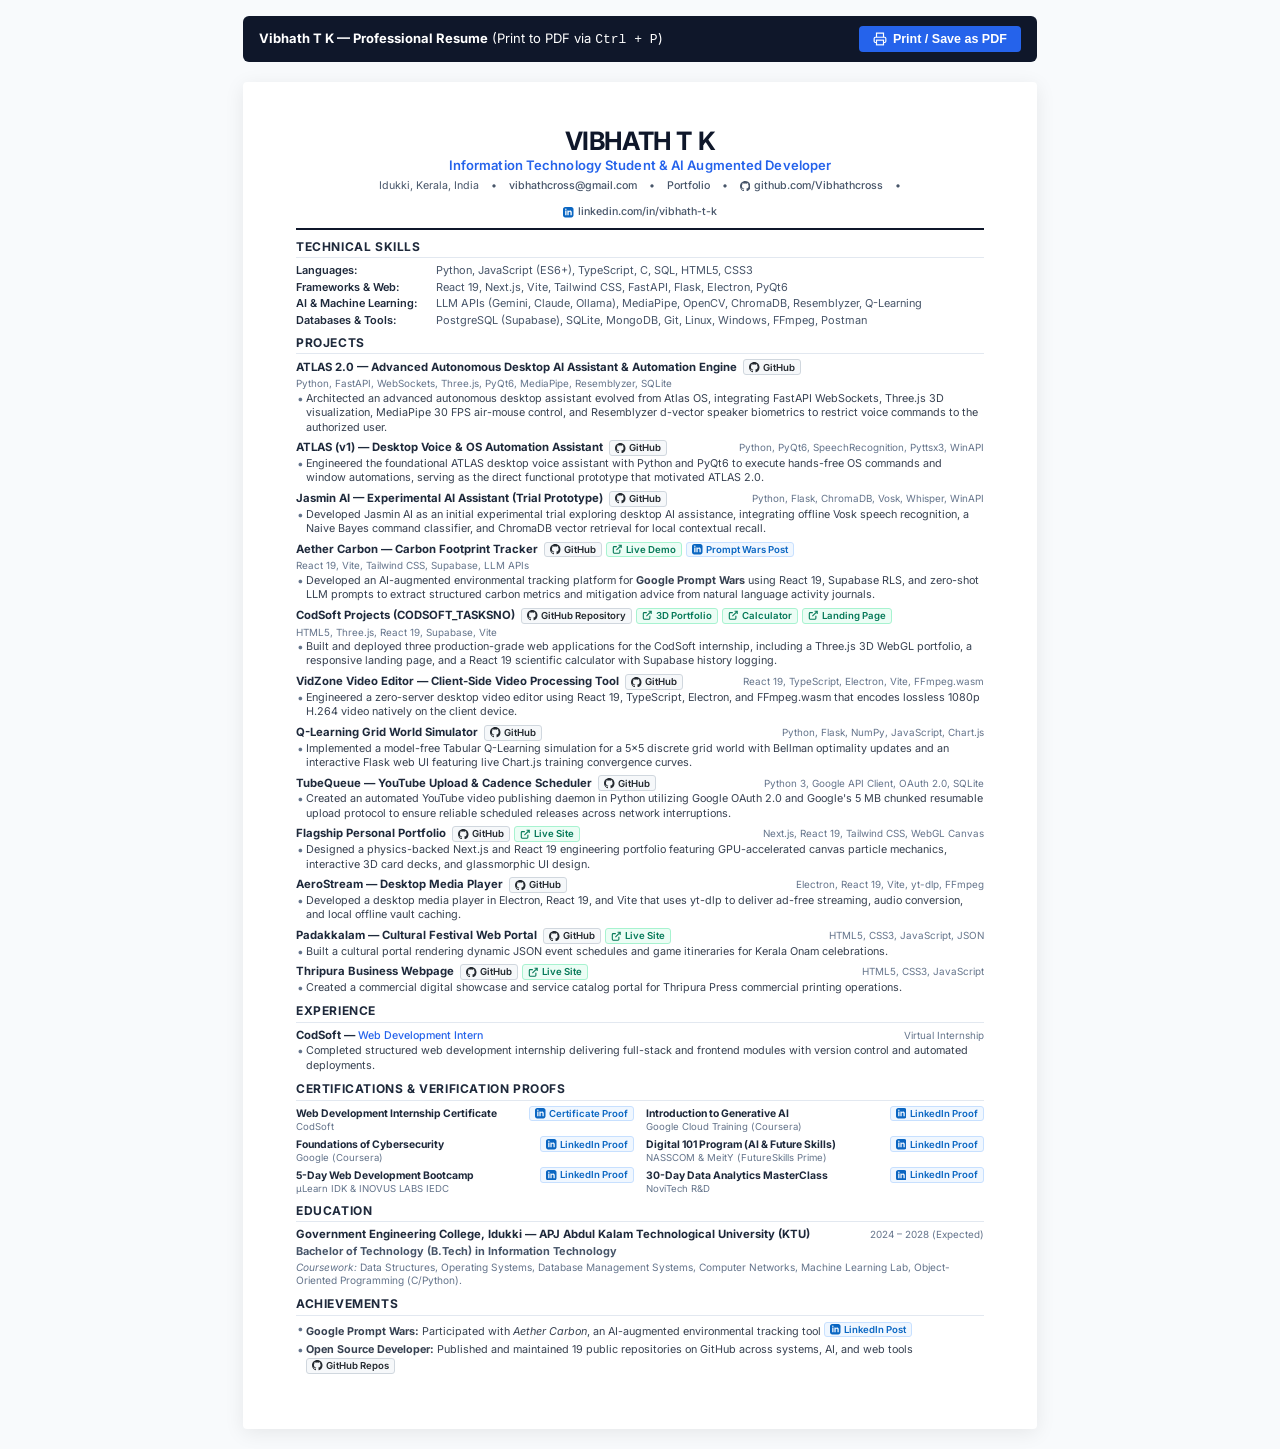
==== commit bfd79afc: "docs: remove secure access gateway from resume" ====
--- a/resume.html
+++ b/resume.html
@@ -590,26 +590,6 @@
         <div class="single-sentence">Developed a desktop media player in Electron, React 19, and Vite that uses yt-dlp to deliver ad-free streaming, audio conversion, and local offline vault caching.</div>
       </div>
 
-      <!-- Secure-Access-Gateway -->
-      <div class="item">
-        <div class="item-header">
-          <div class="item-title-wrap">
-            <span class="item-title">Secure-Access-Gateway</span>
-            <div class="proof-links">
-              <a class="proof-link proof-github" href="https://github.com/Vibhathcross/Secure-Access-Gateway" target="_blank">
-                <svg class="proof-icon" viewBox="0 0 24 24" fill="currentColor"><path d="M12 0C5.37 0 0 5.37 0 12c0 5.31 3.435 9.795 8.205 11.385.6.105.825-.255.825-.57 0-.285-.015-1.23-.015-2.235-3.015.555-3.795-.735-4.035-1.41-.135-.345-.72-1.41-1.23-1.695-.42-.225-1.02-.78-.015-.795.945-.015 1.62.87 1.845 1.23 1.08 1.815 2.805 1.305 3.495.99.105-.78.42-1.305.765-1.605-2.67-.3-5.46-1.335-5.46-5.925 0-1.305.465-2.385 1.23-3.225-.12-.3-.54-1.53.12-3.18 0 0 1.005-.315 3.3 1.23.96-.27 1.98-.405 3-.405s2.04.135 3 .405c2.295-1.56 3.3-1.23 3.3-1.23.66 1.65.24 2.88.12 3.18.765.84 1.23 1.905 1.23 3.225 0 4.605-2.805 5.625-5.475 5.925.435.375.81 1.095.81 2.22 0 1.605-.015 2.895-.015 3.3 0 .315.225.69.825.57A12.02 12.02 0 0024 12c0-6.63-5.37-12-12-12z"/></svg>
-                GitHub
-              </a>
-              <a class="proof-link proof-demo" href="https://vibhathcross.github.io/Secure-Access-Gateway/" target="_blank">
-                <svg class="proof-icon" viewBox="0 0 24 24" fill="none" stroke="currentColor" stroke-width="2.5"><path d="M18 13v6a2 2 0 0 1-2 2H5a2 2 0 0 1-2-2V8a2 2 0 0 1 2-2h6"></path><polyline points="15 3 21 3 21 9"></polyline><line x1="10" y1="14" x2="21" y2="3"></line></svg>
-                Live Demo
-              </a>
-            </div>
-          </div>
-          <span class="item-meta">HTML5, CSS3, JavaScript, Web Audio API</span>
-        </div>
-        <div class="single-sentence">Engineered an interactive cyber authentication simulation featuring procedural audio synthesis via the Web Audio API, fullscreen locking, and buffer tracking.</div>
-      </div>
 
       <!-- Padakkalam -->
       <div class="item">
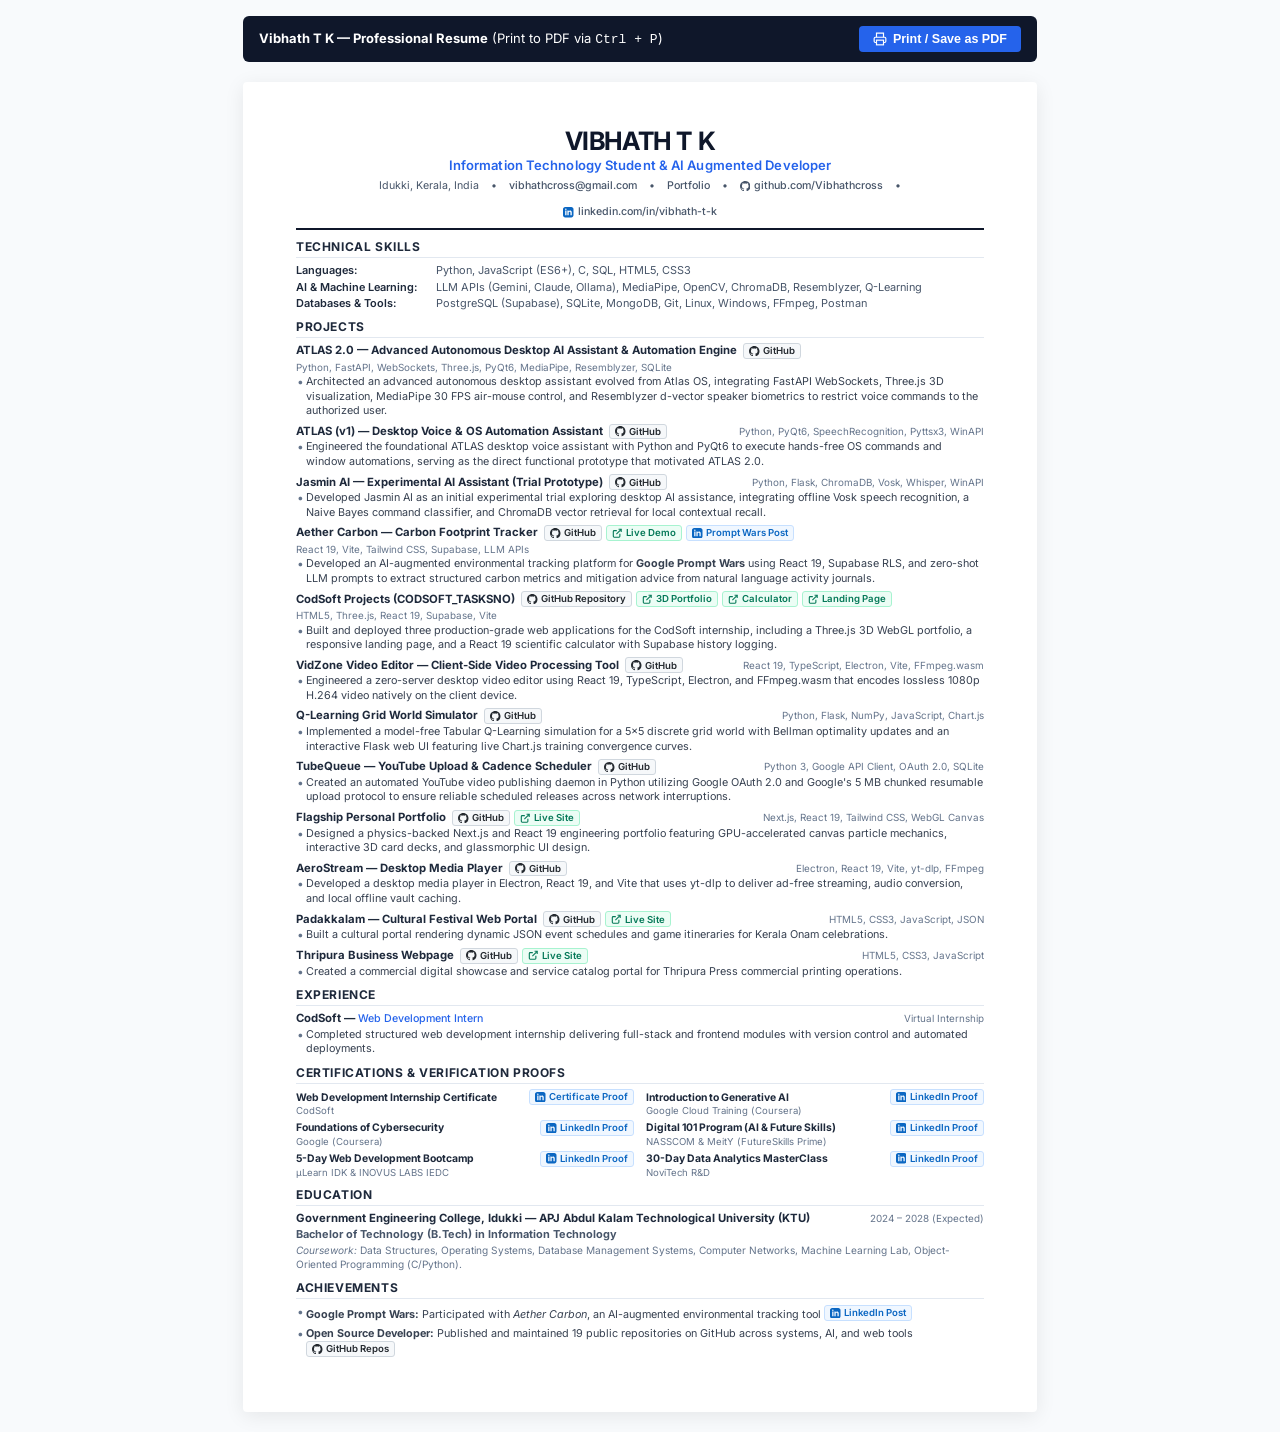
==== commit 092f204c: "refactor(resume): streamline technical skills by removing frameworks block and typescript" ====
--- a/resume.html
+++ b/resume.html
@@ -375,11 +375,7 @@
       <div class="skills-table">
         <div class="skill-row">
           <span class="skill-title">Languages:</span>
-          <span class="skill-desc">Python, JavaScript (ES6+), TypeScript, C, SQL, HTML5, CSS3</span>
-        </div>
-        <div class="skill-row">
-          <span class="skill-title">Frameworks &amp; Web:</span>
-          <span class="skill-desc">React 19, Next.js, Vite, Tailwind CSS, FastAPI, Flask, Electron, PyQt6</span>
+          <span class="skill-desc">Python, JavaScript (ES6+), C, SQL, HTML5, CSS3</span>
         </div>
         <div class="skill-row">
           <span class="skill-title">AI &amp; Machine Learning:</span>
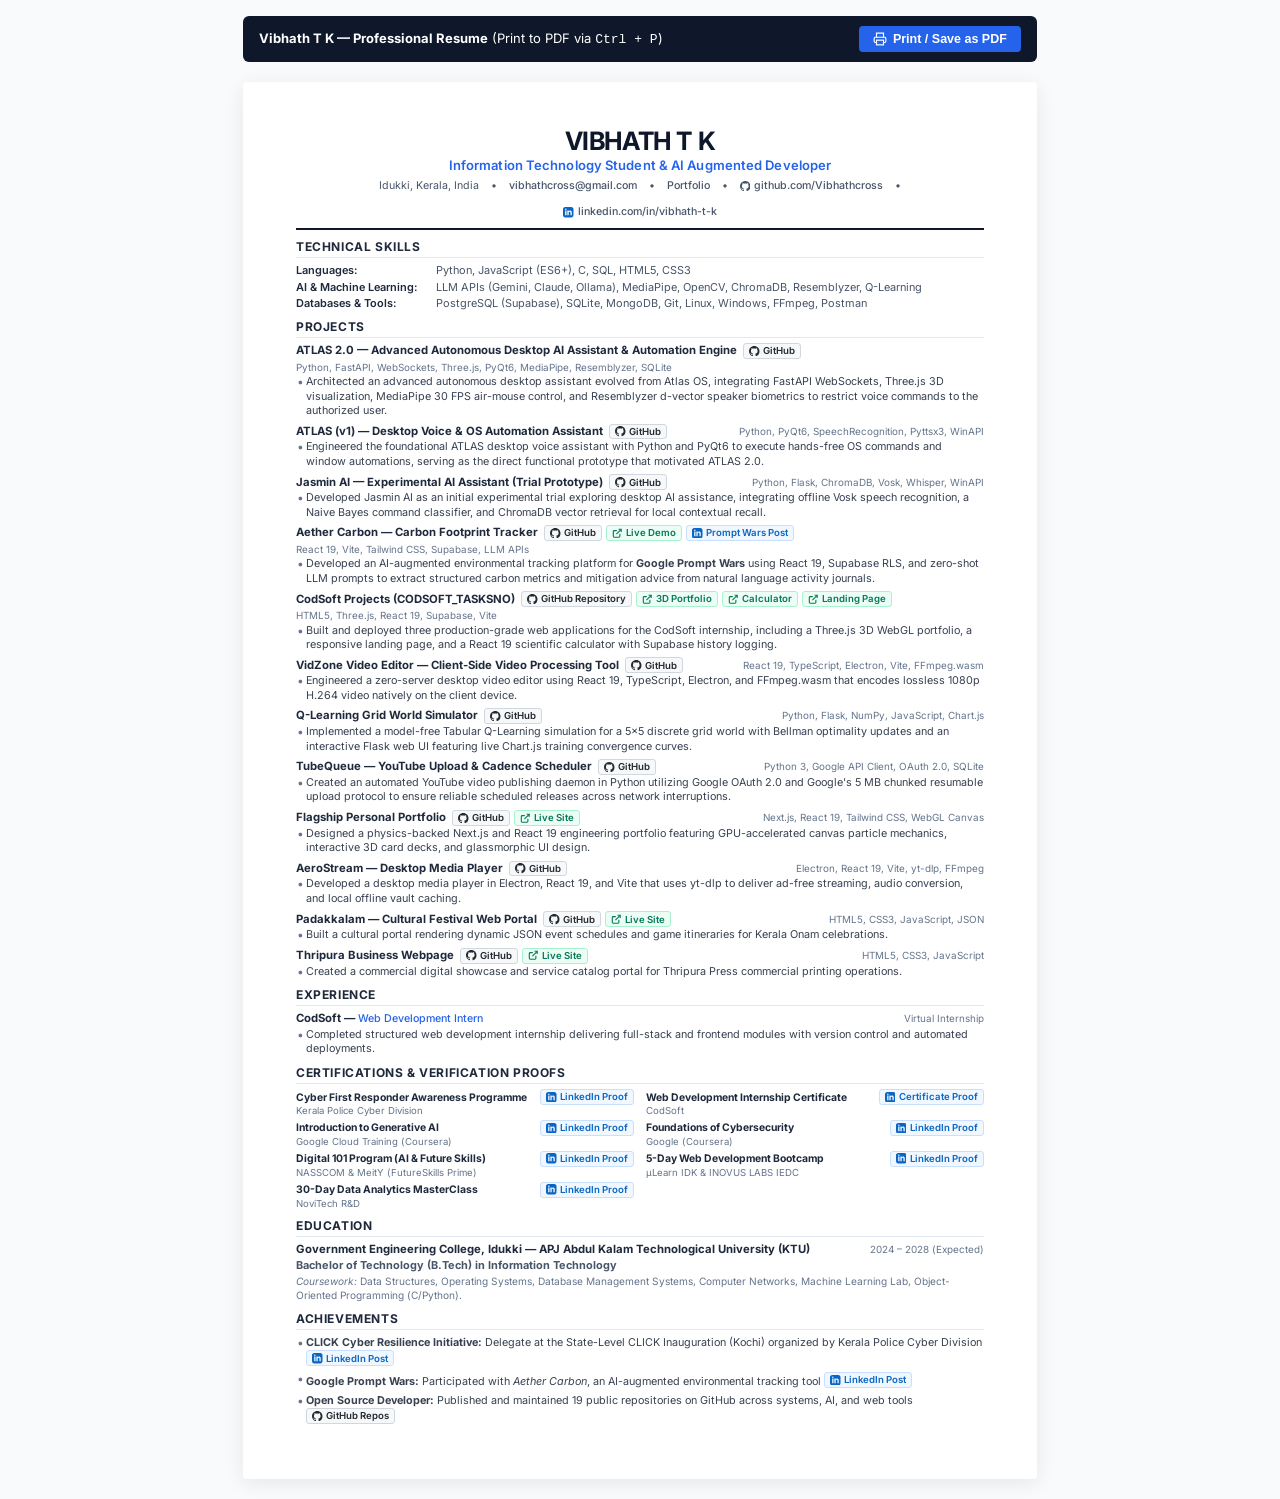
==== commit 75a30804: "feat(resume): add Cyber First Responder certificate and CLICK state-level inauguration proof links" ====
--- a/resume.html
+++ b/resume.html
@@ -650,6 +650,16 @@
       <div class="cert-list">
         <div class="cert-item">
           <div class="cert-item-title">
+            <strong>Cyber First Responder Awareness Programme</strong>
+            <a class="proof-link proof-linkedin" href="https://www.linkedin.com/posts/vibhath-t-k-360b2525a_certificate-of-course-completion-ugcPost-7523623685098979328-VQek/" target="_blank">
+              <svg class="proof-icon" viewBox="0 0 24 24" fill="#0a66c2"><path d="M19 0h-14c-2.761 0-5 2.239-5 5v14c0 2.761 2.239 5 5 5h14c2.762 0 5-2.239 5-5v-14c0-2.761-2.238-5-5-5zm-11 19h-3v-11h3v11zm-1.5-12.268c-.966 0-1.75-.79-1.75-1.764s.784-1.764 1.75-1.764 1.75.79 1.75 1.764-.783 1.764-1.75 1.764zm13.5 12.268h-3v-5.604c0-3.368-4-3.113-4 0v5.604h-3v-11h3v1.765c1.396-2.586 7-2.777 7 2.476v6.759z"/></svg>
+              LinkedIn Proof
+            </a>
+          </div>
+          <span>Kerala Police Cyber Division</span>
+        </div>
+        <div class="cert-item">
+          <div class="cert-item-title">
             <strong>Web Development Internship Certificate</strong>
             <a class="proof-link proof-linkedin" href="https://www.linkedin.com/in/vibhath-t-k-360b2525a/details/certifications/" target="_blank">
               <svg class="proof-icon" viewBox="0 0 24 24" fill="#0a66c2"><path d="M19 0h-14c-2.761 0-5 2.239-5 5v14c0 2.761 2.239 5 5 5h14c2.762 0 5-2.239 5-5v-14c0-2.761-2.238-5-5-5zm-11 19h-3v-11h3v11zm-1.5-12.268c-.966 0-1.75-.79-1.75-1.764s.784-1.764 1.75-1.764 1.75.79 1.75 1.764-.783 1.764-1.75 1.764zm13.5 12.268h-3v-5.604c0-3.368-4-3.113-4 0v5.604h-3v-11h3v1.765c1.396-2.586 7-2.777 7 2.476v6.759z"/></svg>
@@ -733,6 +743,13 @@
       <h2>Achievements</h2>
       <div style="display: flex; flex-direction: column; gap: 3px; font-size: 8.1pt;">
         <div class="single-sentence">
+          <strong>CLICK Cyber Resilience Initiative:</strong> Delegate at the State-Level CLICK Inauguration (Kochi) organized by Kerala Police Cyber Division
+          <a class="proof-link proof-linkedin" href="https://www.linkedin.com/posts/vibhath-t-k-360b2525a_cybersafekeralam-click-cyberfirstresponder-share-7523625330105044992-aWX5/" target="_blank">
+            <svg class="proof-icon" viewBox="0 0 24 24" fill="#0a66c2"><path d="M19 0h-14c-2.761 0-5 2.239-5 5v14c0 2.761 2.239 5 5 5h14c2.762 0 5-2.239 5-5v-14c0-2.761-2.238-5-5-5zm-11 19h-3v-11h3v11zm-1.5-12.268c-.966 0-1.75-.79-1.75-1.764s.784-1.764 1.75-1.764 1.75.79 1.75 1.764-.783 1.764-1.75 1.764zm13.5 12.268h-3v-5.604c0-3.368-4-3.113-4 0v5.604h-3v-11h3v1.765c1.396-2.586 7-2.777 7 2.476v6.759z"/></svg>
+            LinkedIn Post
+          </a>
+        </div>
+        <div class="single-sentence">
           <strong>Google Prompt Wars:</strong> Participated with <em>Aether Carbon</em>, an AI-augmented environmental tracking tool
           <a class="proof-link proof-linkedin" href="https://www.linkedin.com/posts/vibhath-t-k-360b2525a_promptwars-hack2skill-googlefordevelopers-ugcPost-7474357143165390848-TXll/" target="_blank">
             <svg class="proof-icon" viewBox="0 0 24 24" fill="#0a66c2"><path d="M19 0h-14c-2.761 0-5 2.239-5 5v14c0 2.761 2.239 5 5 5h14c2.762 0 5-2.239 5-5v-14c0-2.761-2.238-5-5-5zm-11 19h-3v-11h3v11zm-1.5-12.268c-.966 0-1.75-.79-1.75-1.764s.784-1.764 1.75-1.764 1.75.79 1.75 1.764-.783 1.764-1.75 1.764zm13.5 12.268h-3v-5.604c0-3.368-4-3.113-4 0v5.604h-3v-11h3v1.765c1.396-2.586 7-2.777 7 2.476v6.759z"/></svg>
